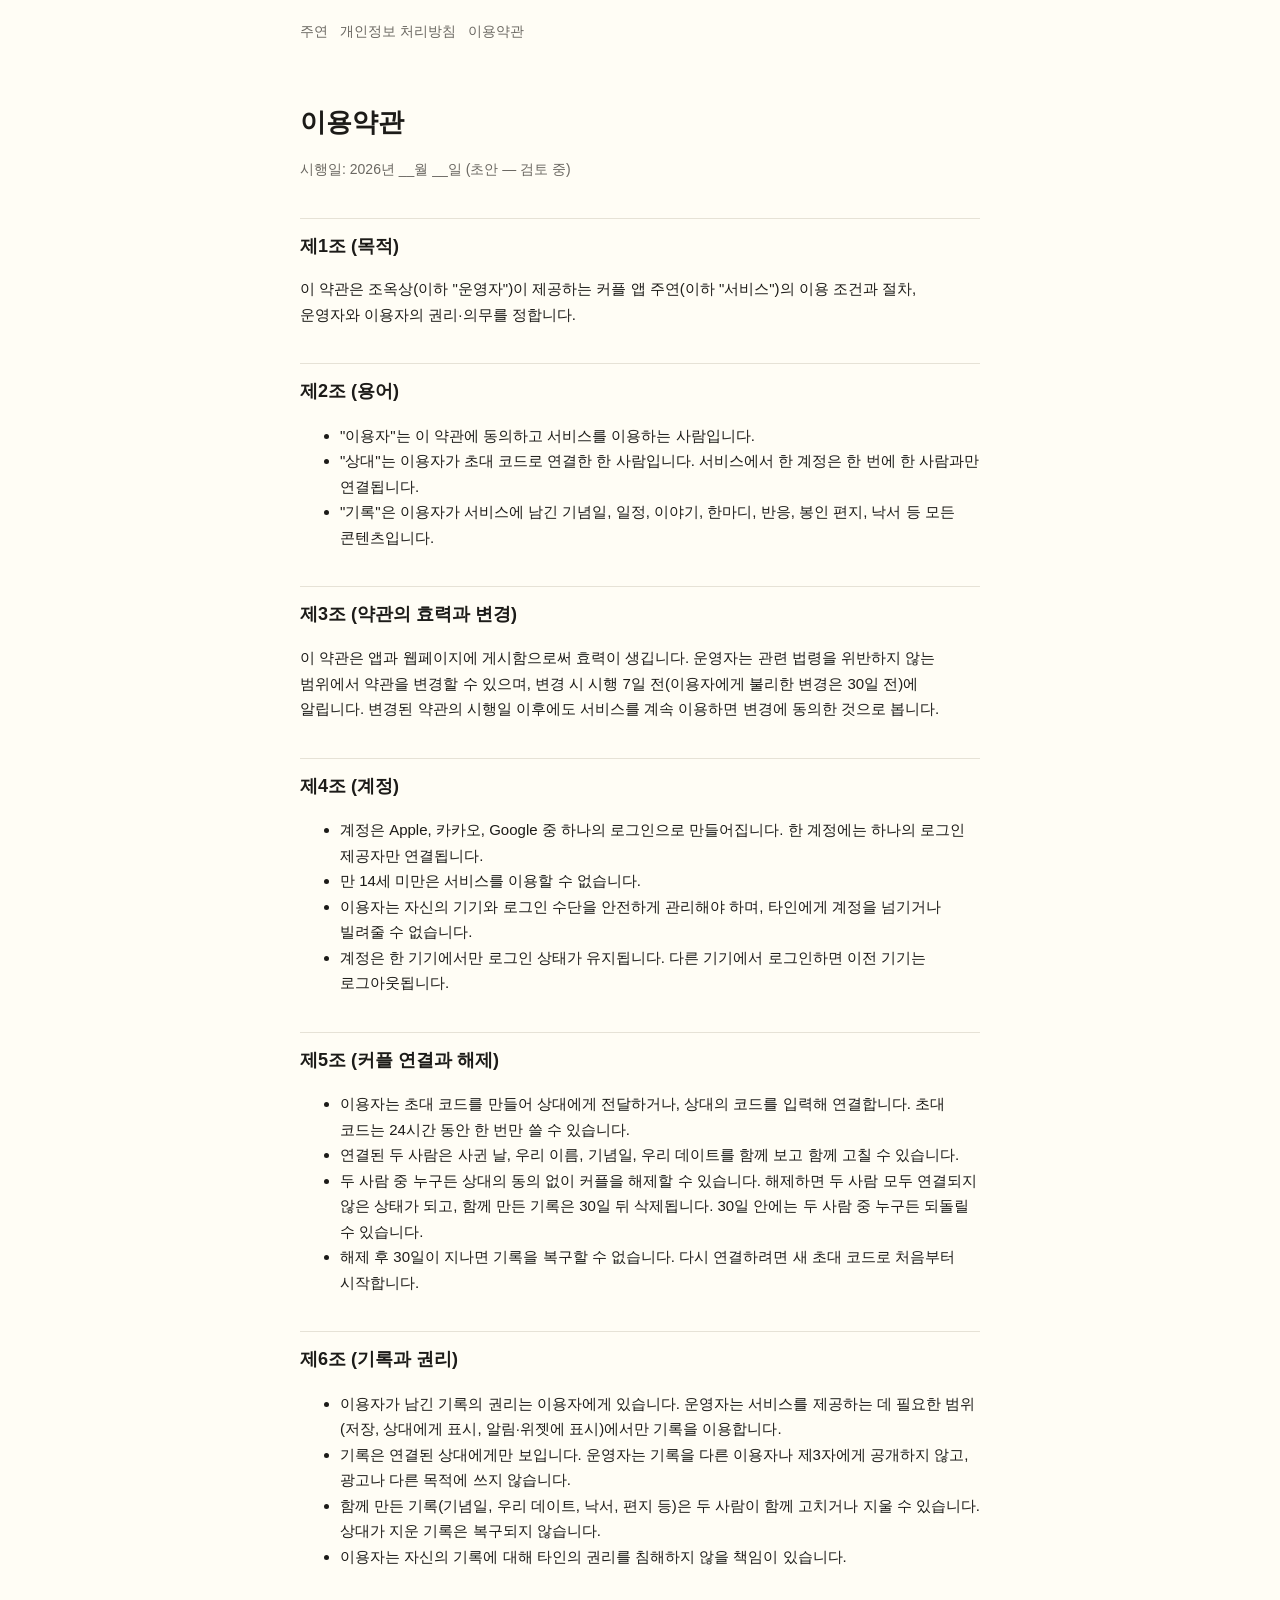
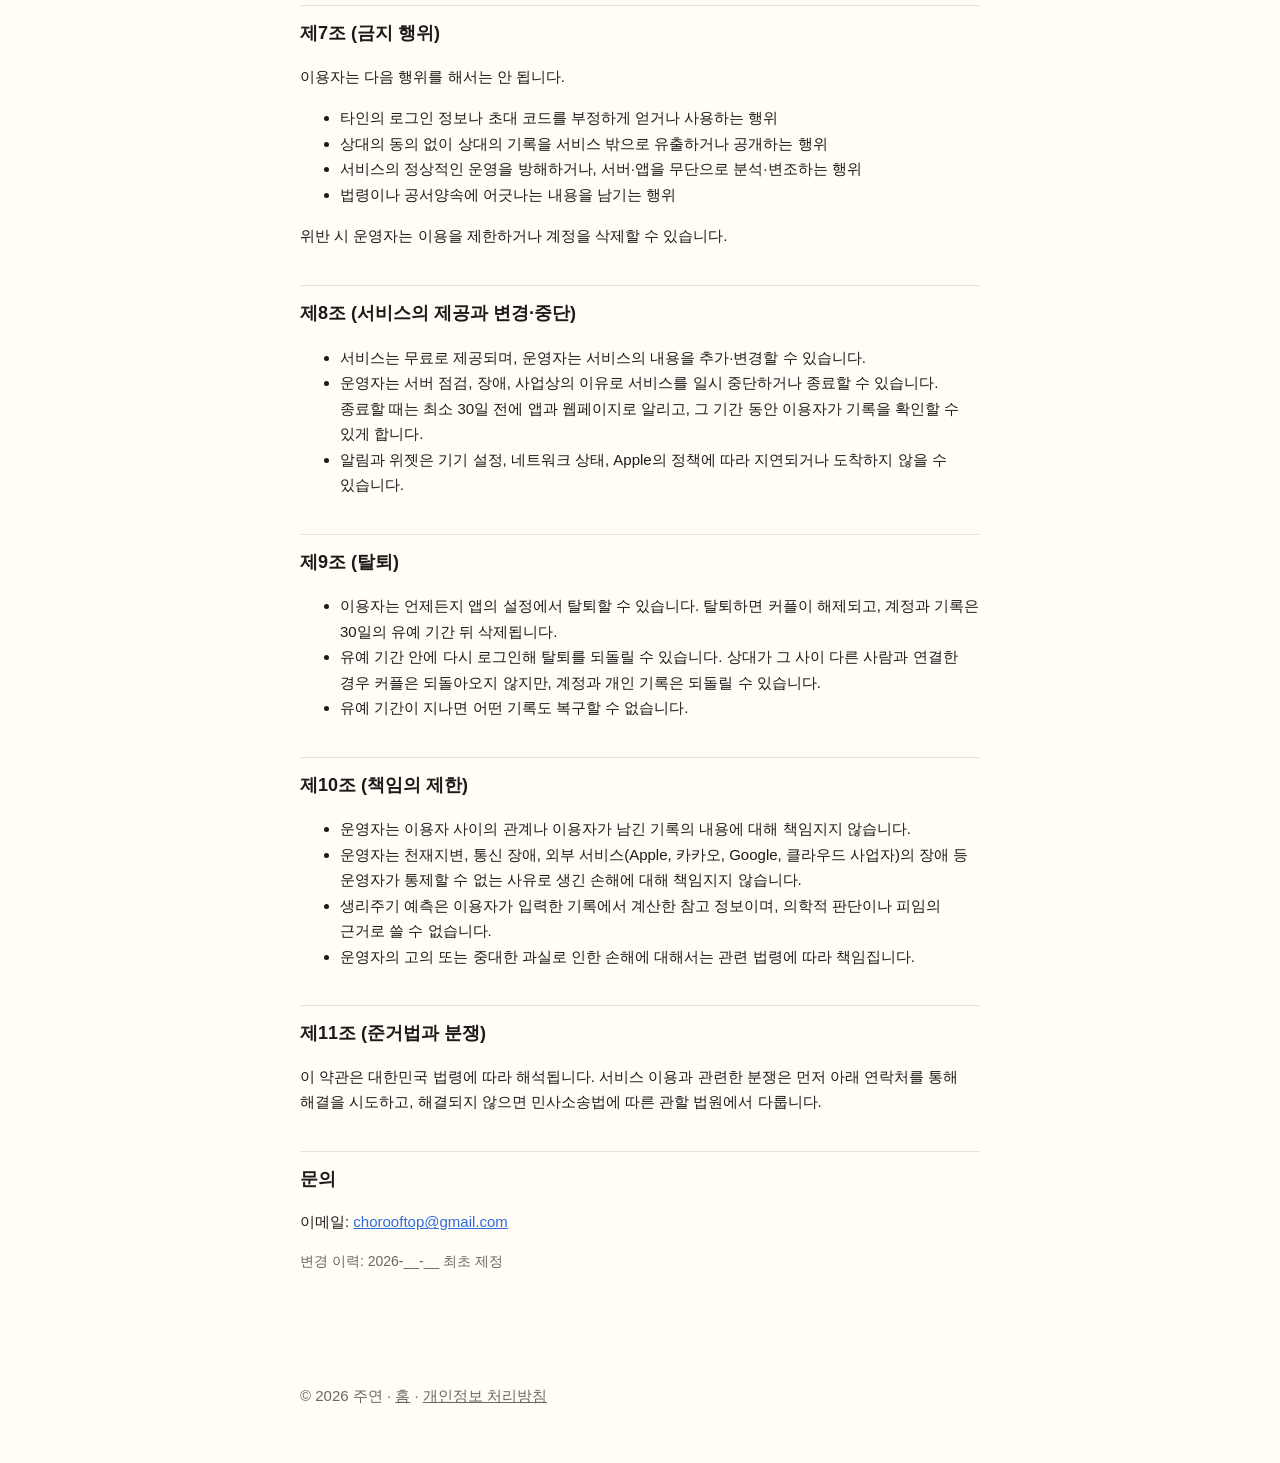
==== terms.html @ 37a5dc84 "docs: 주연 공개 페이지 — 소개·개인정보 처리방침·이용약관 초안 Co-Authored-By: Claude Fable 5.1 <noreply@anthropic.com>" ====
<!doctype html>
<html lang="ko">
<head>
<meta charset="utf-8">
<meta name="viewport" content="width=device-width, initial-scale=1">
<title>주연 이용약관</title>
<link rel="stylesheet" href="style.css">
</head>
<body>
<header>
  <a href="./">주연</a>
  <a href="privacy.html">개인정보 처리방침</a>
  <a href="terms.html">이용약관</a>
</header>
<main>
  <h1>이용약관</h1>
  <p class="meta">시행일: 2026년 __월 __일 (초안 — 검토 중)</p>

  <h2>제1조 (목적)</h2>
  <p>이 약관은 조옥상(이하 "운영자")이 제공하는 커플 앱 주연(이하 "서비스")의 이용 조건과 절차, 운영자와 이용자의 권리·의무를 정합니다.</p>

  <h2>제2조 (용어)</h2>
  <ul>
    <li>"이용자"는 이 약관에 동의하고 서비스를 이용하는 사람입니다.</li>
    <li>"상대"는 이용자가 초대 코드로 연결한 한 사람입니다. 서비스에서 한 계정은 한 번에 한 사람과만 연결됩니다.</li>
    <li>"기록"은 이용자가 서비스에 남긴 기념일, 일정, 이야기, 한마디, 반응, 봉인 편지, 낙서 등 모든 콘텐츠입니다.</li>
  </ul>

  <h2>제3조 (약관의 효력과 변경)</h2>
  <p>이 약관은 앱과 웹페이지에 게시함으로써 효력이 생깁니다. 운영자는 관련 법령을 위반하지 않는 범위에서 약관을 변경할 수 있으며, 변경 시 시행 7일 전(이용자에게 불리한 변경은 30일 전)에 알립니다. 변경된 약관의 시행일 이후에도 서비스를 계속 이용하면 변경에 동의한 것으로 봅니다.</p>

  <h2>제4조 (계정)</h2>
  <ul>
    <li>계정은 Apple, 카카오, Google 중 하나의 로그인으로 만들어집니다. 한 계정에는 하나의 로그인 제공자만 연결됩니다.</li>
    <li>만 14세 미만은 서비스를 이용할 수 없습니다.</li>
    <li>이용자는 자신의 기기와 로그인 수단을 안전하게 관리해야 하며, 타인에게 계정을 넘기거나 빌려줄 수 없습니다.</li>
    <li>계정은 한 기기에서만 로그인 상태가 유지됩니다. 다른 기기에서 로그인하면 이전 기기는 로그아웃됩니다.</li>
  </ul>

  <h2>제5조 (커플 연결과 해제)</h2>
  <ul>
    <li>이용자는 초대 코드를 만들어 상대에게 전달하거나, 상대의 코드를 입력해 연결합니다. 초대 코드는 24시간 동안 한 번만 쓸 수 있습니다.</li>
    <li>연결된 두 사람은 사귄 날, 우리 이름, 기념일, 우리 데이트를 함께 보고 함께 고칠 수 있습니다.</li>
    <li>두 사람 중 누구든 상대의 동의 없이 커플을 해제할 수 있습니다. 해제하면 두 사람 모두 연결되지 않은 상태가 되고, 함께 만든 기록은 30일 뒤 삭제됩니다. 30일 안에는 두 사람 중 누구든 되돌릴 수 있습니다.</li>
    <li>해제 후 30일이 지나면 기록을 복구할 수 없습니다. 다시 연결하려면 새 초대 코드로 처음부터 시작합니다.</li>
  </ul>

  <h2>제6조 (기록과 권리)</h2>
  <ul>
    <li>이용자가 남긴 기록의 권리는 이용자에게 있습니다. 운영자는 서비스를 제공하는 데 필요한 범위(저장, 상대에게 표시, 알림·위젯에 표시)에서만 기록을 이용합니다.</li>
    <li>기록은 연결된 상대에게만 보입니다. 운영자는 기록을 다른 이용자나 제3자에게 공개하지 않고, 광고나 다른 목적에 쓰지 않습니다.</li>
    <li>함께 만든 기록(기념일, 우리 데이트, 낙서, 편지 등)은 두 사람이 함께 고치거나 지울 수 있습니다. 상대가 지운 기록은 복구되지 않습니다.</li>
    <li>이용자는 자신의 기록에 대해 타인의 권리를 침해하지 않을 책임이 있습니다.</li>
  </ul>

  <h2>제7조 (금지 행위)</h2>
  <p>이용자는 다음 행위를 해서는 안 됩니다.</p>
  <ul>
    <li>타인의 로그인 정보나 초대 코드를 부정하게 얻거나 사용하는 행위</li>
    <li>상대의 동의 없이 상대의 기록을 서비스 밖으로 유출하거나 공개하는 행위</li>
    <li>서비스의 정상적인 운영을 방해하거나, 서버·앱을 무단으로 분석·변조하는 행위</li>
    <li>법령이나 공서양속에 어긋나는 내용을 남기는 행위</li>
  </ul>
  <p>위반 시 운영자는 이용을 제한하거나 계정을 삭제할 수 있습니다.</p>

  <h2>제8조 (서비스의 제공과 변경·중단)</h2>
  <ul>
    <li>서비스는 무료로 제공되며, 운영자는 서비스의 내용을 추가·변경할 수 있습니다.</li>
    <li>운영자는 서버 점검, 장애, 사업상의 이유로 서비스를 일시 중단하거나 종료할 수 있습니다. 종료할 때는 최소 30일 전에 앱과 웹페이지로 알리고, 그 기간 동안 이용자가 기록을 확인할 수 있게 합니다.</li>
    <li>알림과 위젯은 기기 설정, 네트워크 상태, Apple의 정책에 따라 지연되거나 도착하지 않을 수 있습니다.</li>
  </ul>

  <h2>제9조 (탈퇴)</h2>
  <ul>
    <li>이용자는 언제든지 앱의 설정에서 탈퇴할 수 있습니다. 탈퇴하면 커플이 해제되고, 계정과 기록은 30일의 유예 기간 뒤 삭제됩니다.</li>
    <li>유예 기간 안에 다시 로그인해 탈퇴를 되돌릴 수 있습니다. 상대가 그 사이 다른 사람과 연결한 경우 커플은 되돌아오지 않지만, 계정과 개인 기록은 되돌릴 수 있습니다.</li>
    <li>유예 기간이 지나면 어떤 기록도 복구할 수 없습니다.</li>
  </ul>

  <h2>제10조 (책임의 제한)</h2>
  <ul>
    <li>운영자는 이용자 사이의 관계나 이용자가 남긴 기록의 내용에 대해 책임지지 않습니다.</li>
    <li>운영자는 천재지변, 통신 장애, 외부 서비스(Apple, 카카오, Google, 클라우드 사업자)의 장애 등 운영자가 통제할 수 없는 사유로 생긴 손해에 대해 책임지지 않습니다.</li>
    <li>생리주기 예측은 이용자가 입력한 기록에서 계산한 참고 정보이며, 의학적 판단이나 피임의 근거로 쓸 수 없습니다.</li>
    <li>운영자의 고의 또는 중대한 과실로 인한 손해에 대해서는 관련 법령에 따라 책임집니다.</li>
  </ul>

  <h2>제11조 (준거법과 분쟁)</h2>
  <p>이 약관은 대한민국 법령에 따라 해석됩니다. 서비스 이용과 관련한 분쟁은 먼저 아래 연락처를 통해 해결을 시도하고, 해결되지 않으면 민사소송법에 따른 관할 법원에서 다룹니다.</p>

  <h2>문의</h2>
  <p>이메일: <a href="mailto:chorooftop@gmail.com">chorooftop@gmail.com</a></p>
  <p class="meta">변경 이력: 2026-__-__ 최초 제정</p>
</main>
<footer>
  <p>© 2026 주연 · <a href="./">홈</a> · <a href="privacy.html">개인정보 처리방침</a></p>
</footer>
</body>
</html>
---- style.css ----
:root { --ink: #1c1b18; --sub: #6b6862; --bg: #fffdf5; --line: #e6e2d6; --accent: #e8c900; }
* { box-sizing: border-box; }
body { margin: 0; background: var(--bg); color: var(--ink); font-family: -apple-system, "Apple SD Gothic Neo", "Pretendard", "Noto Sans KR", sans-serif; line-height: 1.7; word-break: keep-all; }
main { max-width: 720px; margin: 0 auto; padding: 32px 20px 80px; }
header { display: flex; align-items: center; gap: 12px; padding: 20px 20px 0; max-width: 720px; margin: 0 auto; }
header a { color: var(--sub); text-decoration: none; font-size: 14px; }
header a:hover { color: var(--ink); }
h1 { font-size: 26px; margin: 24px 0 8px; }
h2 { font-size: 18px; margin: 36px 0 8px; padding-top: 12px; border-top: 1px solid var(--line); }
h3 { font-size: 15px; margin: 20px 0 6px; }
p, li { font-size: 15px; }
.meta { color: var(--sub); font-size: 14px; }
table { border-collapse: collapse; width: 100%; font-size: 14px; margin: 8px 0 16px; }
th, td { border: 1px solid var(--line); padding: 8px 10px; text-align: left; vertical-align: top; }
th { background: #f6f3e8; font-weight: 600; }
.hero { padding: 24px 0 8px; }
.hero p { font-size: 17px; }
.badge { display: inline-block; background: var(--accent); color: var(--ink); border-radius: 999px; padding: 2px 12px; font-size: 13px; font-weight: 600; }
footer { max-width: 720px; margin: 0 auto; padding: 0 20px 40px; color: var(--sub); font-size: 13px; }
footer a { color: var(--sub); }
a { color: #2f6bdb; }
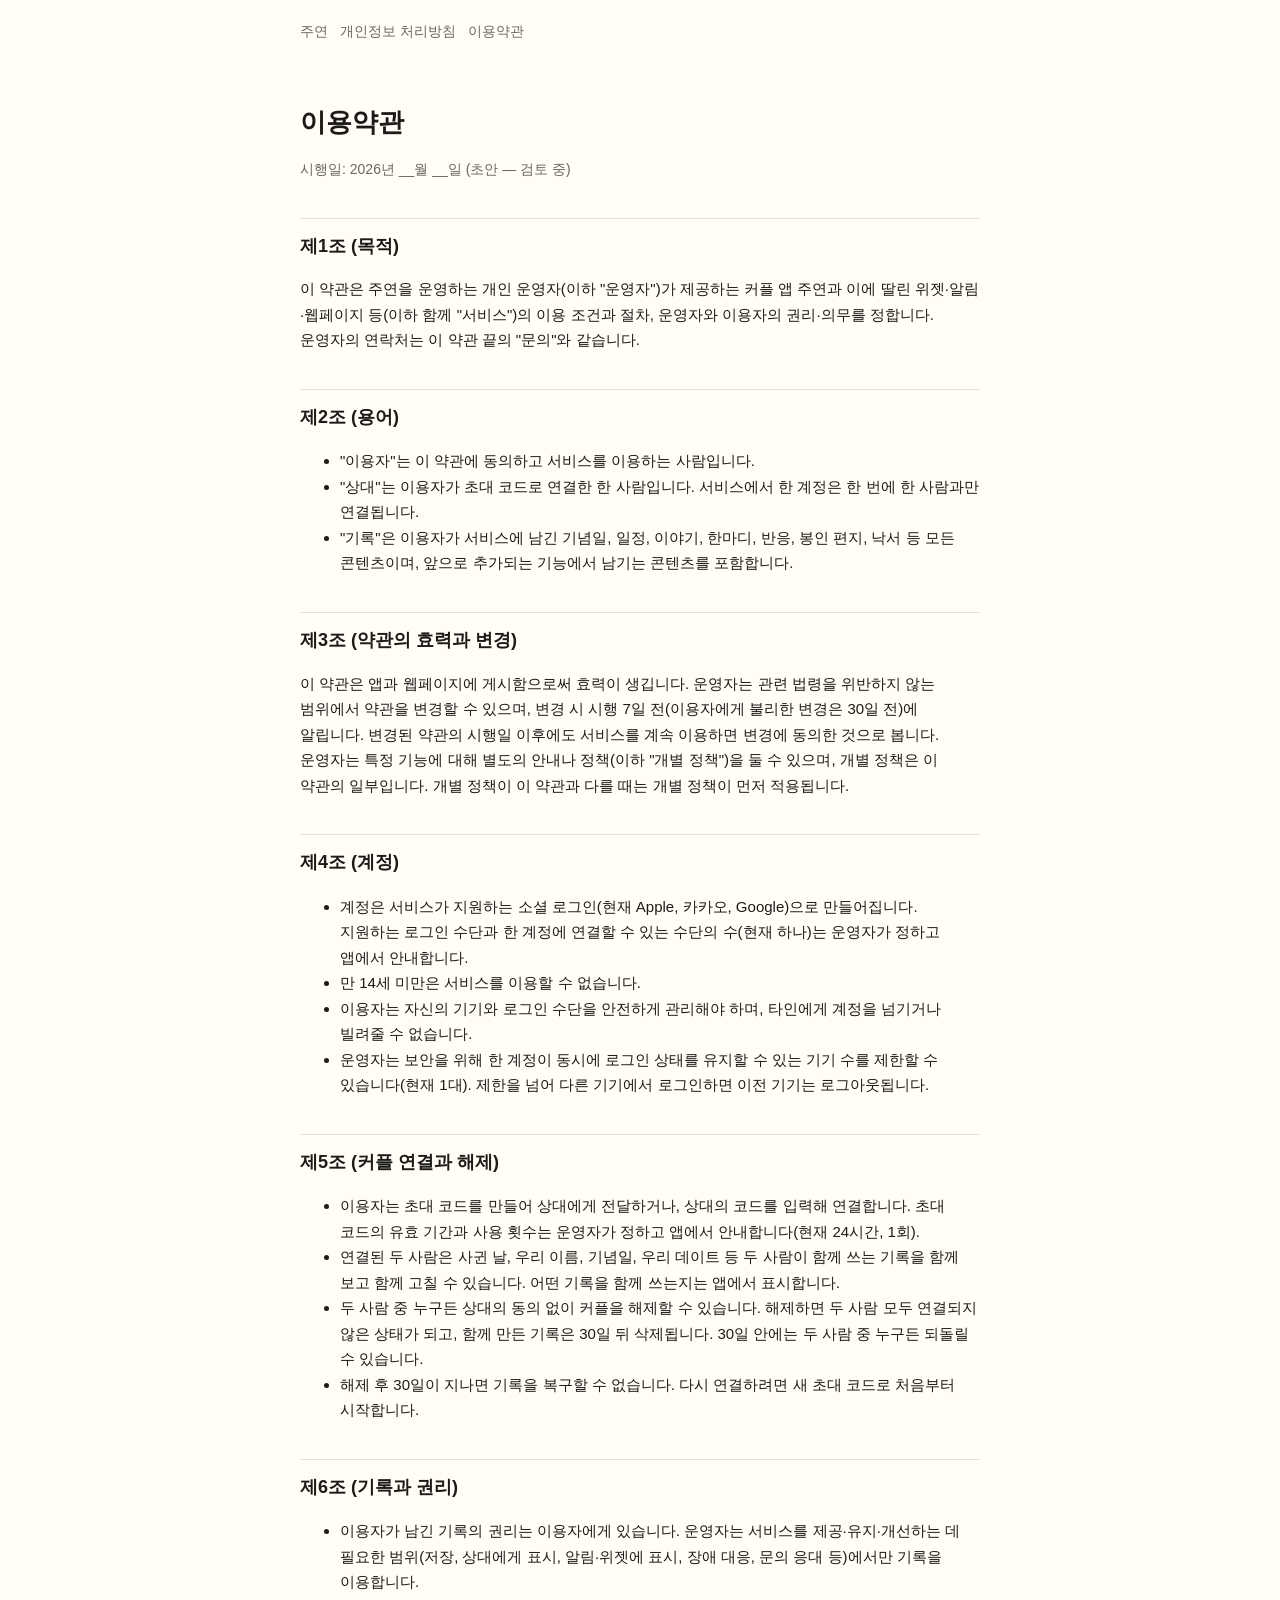
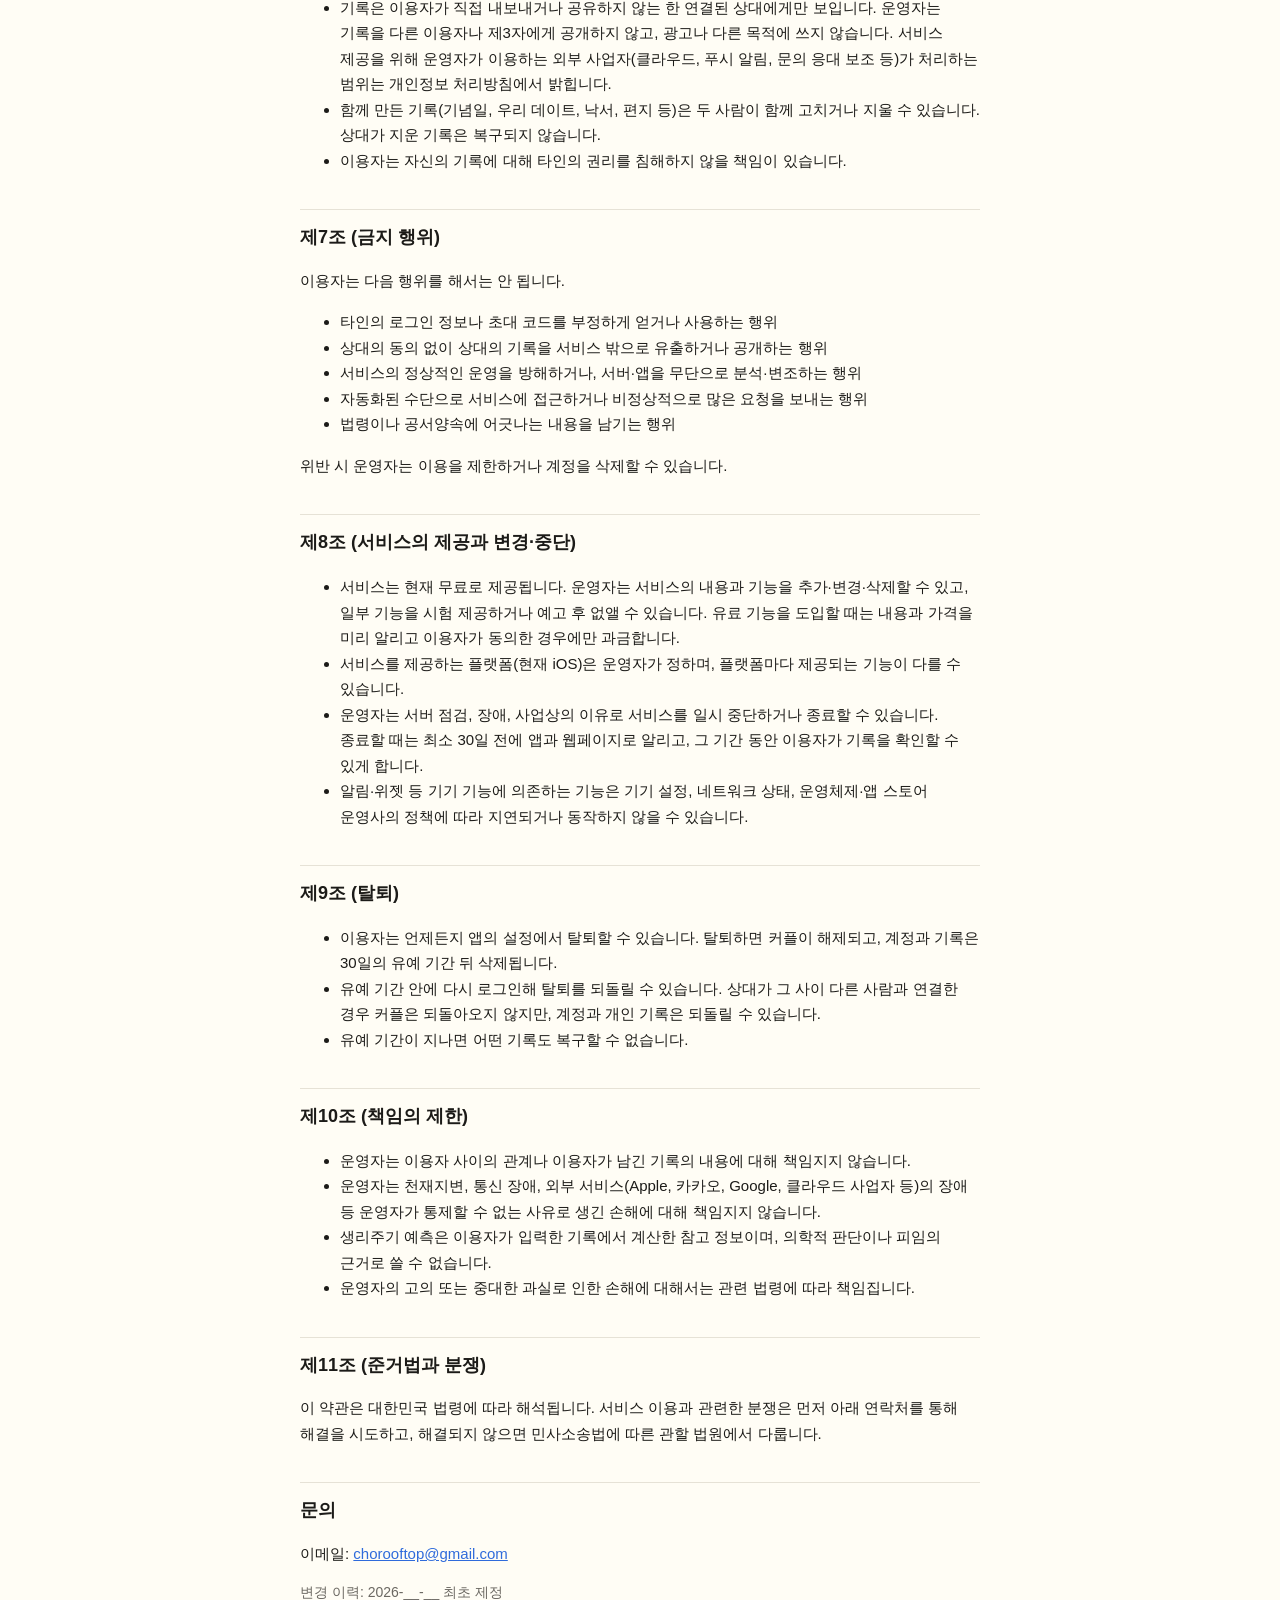
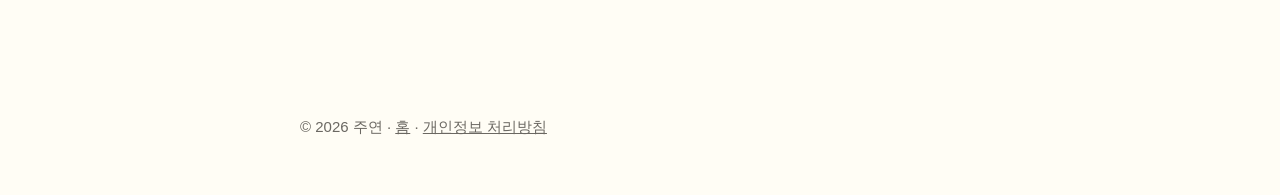
==== commit ecece5bd: "docs(terms): 운영자 실명 제거(개인 운영자 + 연락처), 변동 여지가 있는 조항을 확장 가능하게 로그인 수단·기기 수·초대 코드 조건·함께 쓰는 기록은 '현재 값 + 앱" ====
--- a/terms.html
+++ b/terms.html
@@ -17,38 +17,38 @@
   <p class="meta">시행일: 2026년 __월 __일 (초안 — 검토 중)</p>
 
   <h2>제1조 (목적)</h2>
-  <p>이 약관은 조옥상(이하 "운영자")이 제공하는 커플 앱 주연(이하 "서비스")의 이용 조건과 절차, 운영자와 이용자의 권리·의무를 정합니다.</p>
+  <p>이 약관은 주연을 운영하는 개인 운영자(이하 "운영자")가 제공하는 커플 앱 주연과 이에 딸린 위젯·알림·웹페이지 등(이하 함께 "서비스")의 이용 조건과 절차, 운영자와 이용자의 권리·의무를 정합니다. 운영자의 연락처는 이 약관 끝의 "문의"와 같습니다.</p>
 
   <h2>제2조 (용어)</h2>
   <ul>
     <li>"이용자"는 이 약관에 동의하고 서비스를 이용하는 사람입니다.</li>
     <li>"상대"는 이용자가 초대 코드로 연결한 한 사람입니다. 서비스에서 한 계정은 한 번에 한 사람과만 연결됩니다.</li>
-    <li>"기록"은 이용자가 서비스에 남긴 기념일, 일정, 이야기, 한마디, 반응, 봉인 편지, 낙서 등 모든 콘텐츠입니다.</li>
+    <li>"기록"은 이용자가 서비스에 남긴 기념일, 일정, 이야기, 한마디, 반응, 봉인 편지, 낙서 등 모든 콘텐츠이며, 앞으로 추가되는 기능에서 남기는 콘텐츠를 포함합니다.</li>
   </ul>
 
   <h2>제3조 (약관의 효력과 변경)</h2>
-  <p>이 약관은 앱과 웹페이지에 게시함으로써 효력이 생깁니다. 운영자는 관련 법령을 위반하지 않는 범위에서 약관을 변경할 수 있으며, 변경 시 시행 7일 전(이용자에게 불리한 변경은 30일 전)에 알립니다. 변경된 약관의 시행일 이후에도 서비스를 계속 이용하면 변경에 동의한 것으로 봅니다.</p>
+  <p>이 약관은 앱과 웹페이지에 게시함으로써 효력이 생깁니다. 운영자는 관련 법령을 위반하지 않는 범위에서 약관을 변경할 수 있으며, 변경 시 시행 7일 전(이용자에게 불리한 변경은 30일 전)에 알립니다. 변경된 약관의 시행일 이후에도 서비스를 계속 이용하면 변경에 동의한 것으로 봅니다. 운영자는 특정 기능에 대해 별도의 안내나 정책(이하 "개별 정책")을 둘 수 있으며, 개별 정책은 이 약관의 일부입니다. 개별 정책이 이 약관과 다를 때는 개별 정책이 먼저 적용됩니다.</p>
 
   <h2>제4조 (계정)</h2>
   <ul>
-    <li>계정은 Apple, 카카오, Google 중 하나의 로그인으로 만들어집니다. 한 계정에는 하나의 로그인 제공자만 연결됩니다.</li>
+    <li>계정은 서비스가 지원하는 소셜 로그인(현재 Apple, 카카오, Google)으로 만들어집니다. 지원하는 로그인 수단과 한 계정에 연결할 수 있는 수단의 수(현재 하나)는 운영자가 정하고 앱에서 안내합니다.</li>
     <li>만 14세 미만은 서비스를 이용할 수 없습니다.</li>
     <li>이용자는 자신의 기기와 로그인 수단을 안전하게 관리해야 하며, 타인에게 계정을 넘기거나 빌려줄 수 없습니다.</li>
-    <li>계정은 한 기기에서만 로그인 상태가 유지됩니다. 다른 기기에서 로그인하면 이전 기기는 로그아웃됩니다.</li>
+    <li>운영자는 보안을 위해 한 계정이 동시에 로그인 상태를 유지할 수 있는 기기 수를 제한할 수 있습니다(현재 1대). 제한을 넘어 다른 기기에서 로그인하면 이전 기기는 로그아웃됩니다.</li>
   </ul>
 
   <h2>제5조 (커플 연결과 해제)</h2>
   <ul>
-    <li>이용자는 초대 코드를 만들어 상대에게 전달하거나, 상대의 코드를 입력해 연결합니다. 초대 코드는 24시간 동안 한 번만 쓸 수 있습니다.</li>
-    <li>연결된 두 사람은 사귄 날, 우리 이름, 기념일, 우리 데이트를 함께 보고 함께 고칠 수 있습니다.</li>
+    <li>이용자는 초대 코드를 만들어 상대에게 전달하거나, 상대의 코드를 입력해 연결합니다. 초대 코드의 유효 기간과 사용 횟수는 운영자가 정하고 앱에서 안내합니다(현재 24시간, 1회).</li>
+    <li>연결된 두 사람은 사귄 날, 우리 이름, 기념일, 우리 데이트 등 두 사람이 함께 쓰는 기록을 함께 보고 함께 고칠 수 있습니다. 어떤 기록을 함께 쓰는지는 앱에서 표시합니다.</li>
     <li>두 사람 중 누구든 상대의 동의 없이 커플을 해제할 수 있습니다. 해제하면 두 사람 모두 연결되지 않은 상태가 되고, 함께 만든 기록은 30일 뒤 삭제됩니다. 30일 안에는 두 사람 중 누구든 되돌릴 수 있습니다.</li>
     <li>해제 후 30일이 지나면 기록을 복구할 수 없습니다. 다시 연결하려면 새 초대 코드로 처음부터 시작합니다.</li>
   </ul>
 
   <h2>제6조 (기록과 권리)</h2>
   <ul>
-    <li>이용자가 남긴 기록의 권리는 이용자에게 있습니다. 운영자는 서비스를 제공하는 데 필요한 범위(저장, 상대에게 표시, 알림·위젯에 표시)에서만 기록을 이용합니다.</li>
-    <li>기록은 연결된 상대에게만 보입니다. 운영자는 기록을 다른 이용자나 제3자에게 공개하지 않고, 광고나 다른 목적에 쓰지 않습니다.</li>
+    <li>이용자가 남긴 기록의 권리는 이용자에게 있습니다. 운영자는 서비스를 제공·유지·개선하는 데 필요한 범위(저장, 상대에게 표시, 알림·위젯에 표시, 장애 대응, 문의 응대 등)에서만 기록을 이용합니다.</li>
+    <li>기록은 이용자가 직접 내보내거나 공유하지 않는 한 연결된 상대에게만 보입니다. 운영자는 기록을 다른 이용자나 제3자에게 공개하지 않고, 광고나 다른 목적에 쓰지 않습니다. 서비스 제공을 위해 운영자가 이용하는 외부 사업자(클라우드, 푸시 알림, 문의 응대 보조 등)가 처리하는 범위는 개인정보 처리방침에서 밝힙니다.</li>
     <li>함께 만든 기록(기념일, 우리 데이트, 낙서, 편지 등)은 두 사람이 함께 고치거나 지울 수 있습니다. 상대가 지운 기록은 복구되지 않습니다.</li>
     <li>이용자는 자신의 기록에 대해 타인의 권리를 침해하지 않을 책임이 있습니다.</li>
   </ul>
@@ -59,15 +59,17 @@
     <li>타인의 로그인 정보나 초대 코드를 부정하게 얻거나 사용하는 행위</li>
     <li>상대의 동의 없이 상대의 기록을 서비스 밖으로 유출하거나 공개하는 행위</li>
     <li>서비스의 정상적인 운영을 방해하거나, 서버·앱을 무단으로 분석·변조하는 행위</li>
+    <li>자동화된 수단으로 서비스에 접근하거나 비정상적으로 많은 요청을 보내는 행위</li>
     <li>법령이나 공서양속에 어긋나는 내용을 남기는 행위</li>
   </ul>
   <p>위반 시 운영자는 이용을 제한하거나 계정을 삭제할 수 있습니다.</p>
 
   <h2>제8조 (서비스의 제공과 변경·중단)</h2>
   <ul>
-    <li>서비스는 무료로 제공되며, 운영자는 서비스의 내용을 추가·변경할 수 있습니다.</li>
+    <li>서비스는 현재 무료로 제공됩니다. 운영자는 서비스의 내용과 기능을 추가·변경·삭제할 수 있고, 일부 기능을 시험 제공하거나 예고 후 없앨 수 있습니다. 유료 기능을 도입할 때는 내용과 가격을 미리 알리고 이용자가 동의한 경우에만 과금합니다.</li>
+    <li>서비스를 제공하는 플랫폼(현재 iOS)은 운영자가 정하며, 플랫폼마다 제공되는 기능이 다를 수 있습니다.</li>
     <li>운영자는 서버 점검, 장애, 사업상의 이유로 서비스를 일시 중단하거나 종료할 수 있습니다. 종료할 때는 최소 30일 전에 앱과 웹페이지로 알리고, 그 기간 동안 이용자가 기록을 확인할 수 있게 합니다.</li>
-    <li>알림과 위젯은 기기 설정, 네트워크 상태, Apple의 정책에 따라 지연되거나 도착하지 않을 수 있습니다.</li>
+    <li>알림·위젯 등 기기 기능에 의존하는 기능은 기기 설정, 네트워크 상태, 운영체제·앱 스토어 운영사의 정책에 따라 지연되거나 동작하지 않을 수 있습니다.</li>
   </ul>
 
   <h2>제9조 (탈퇴)</h2>
@@ -80,7 +82,7 @@
   <h2>제10조 (책임의 제한)</h2>
   <ul>
     <li>운영자는 이용자 사이의 관계나 이용자가 남긴 기록의 내용에 대해 책임지지 않습니다.</li>
-    <li>운영자는 천재지변, 통신 장애, 외부 서비스(Apple, 카카오, Google, 클라우드 사업자)의 장애 등 운영자가 통제할 수 없는 사유로 생긴 손해에 대해 책임지지 않습니다.</li>
+    <li>운영자는 천재지변, 통신 장애, 외부 서비스(Apple, 카카오, Google, 클라우드 사업자 등)의 장애 등 운영자가 통제할 수 없는 사유로 생긴 손해에 대해 책임지지 않습니다.</li>
     <li>생리주기 예측은 이용자가 입력한 기록에서 계산한 참고 정보이며, 의학적 판단이나 피임의 근거로 쓸 수 없습니다.</li>
     <li>운영자의 고의 또는 중대한 과실로 인한 손해에 대해서는 관련 법령에 따라 책임집니다.</li>
   </ul>
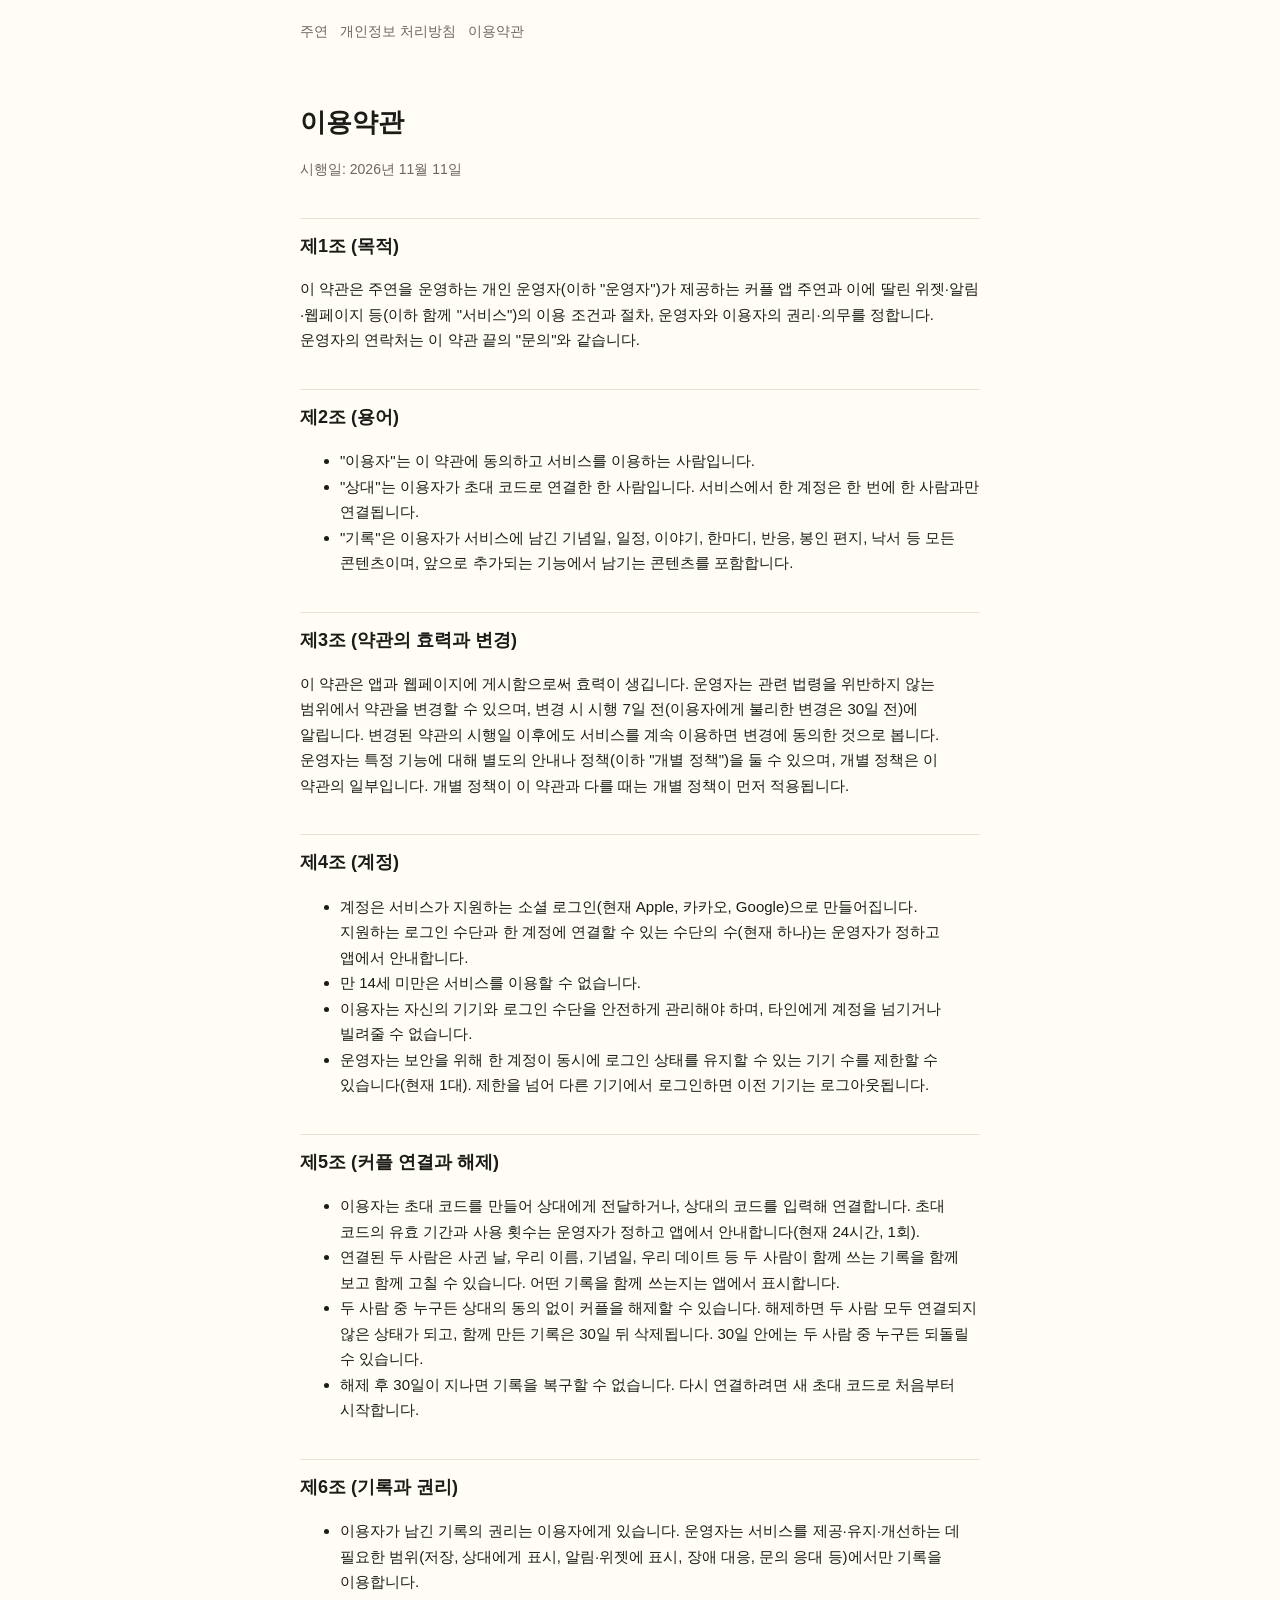
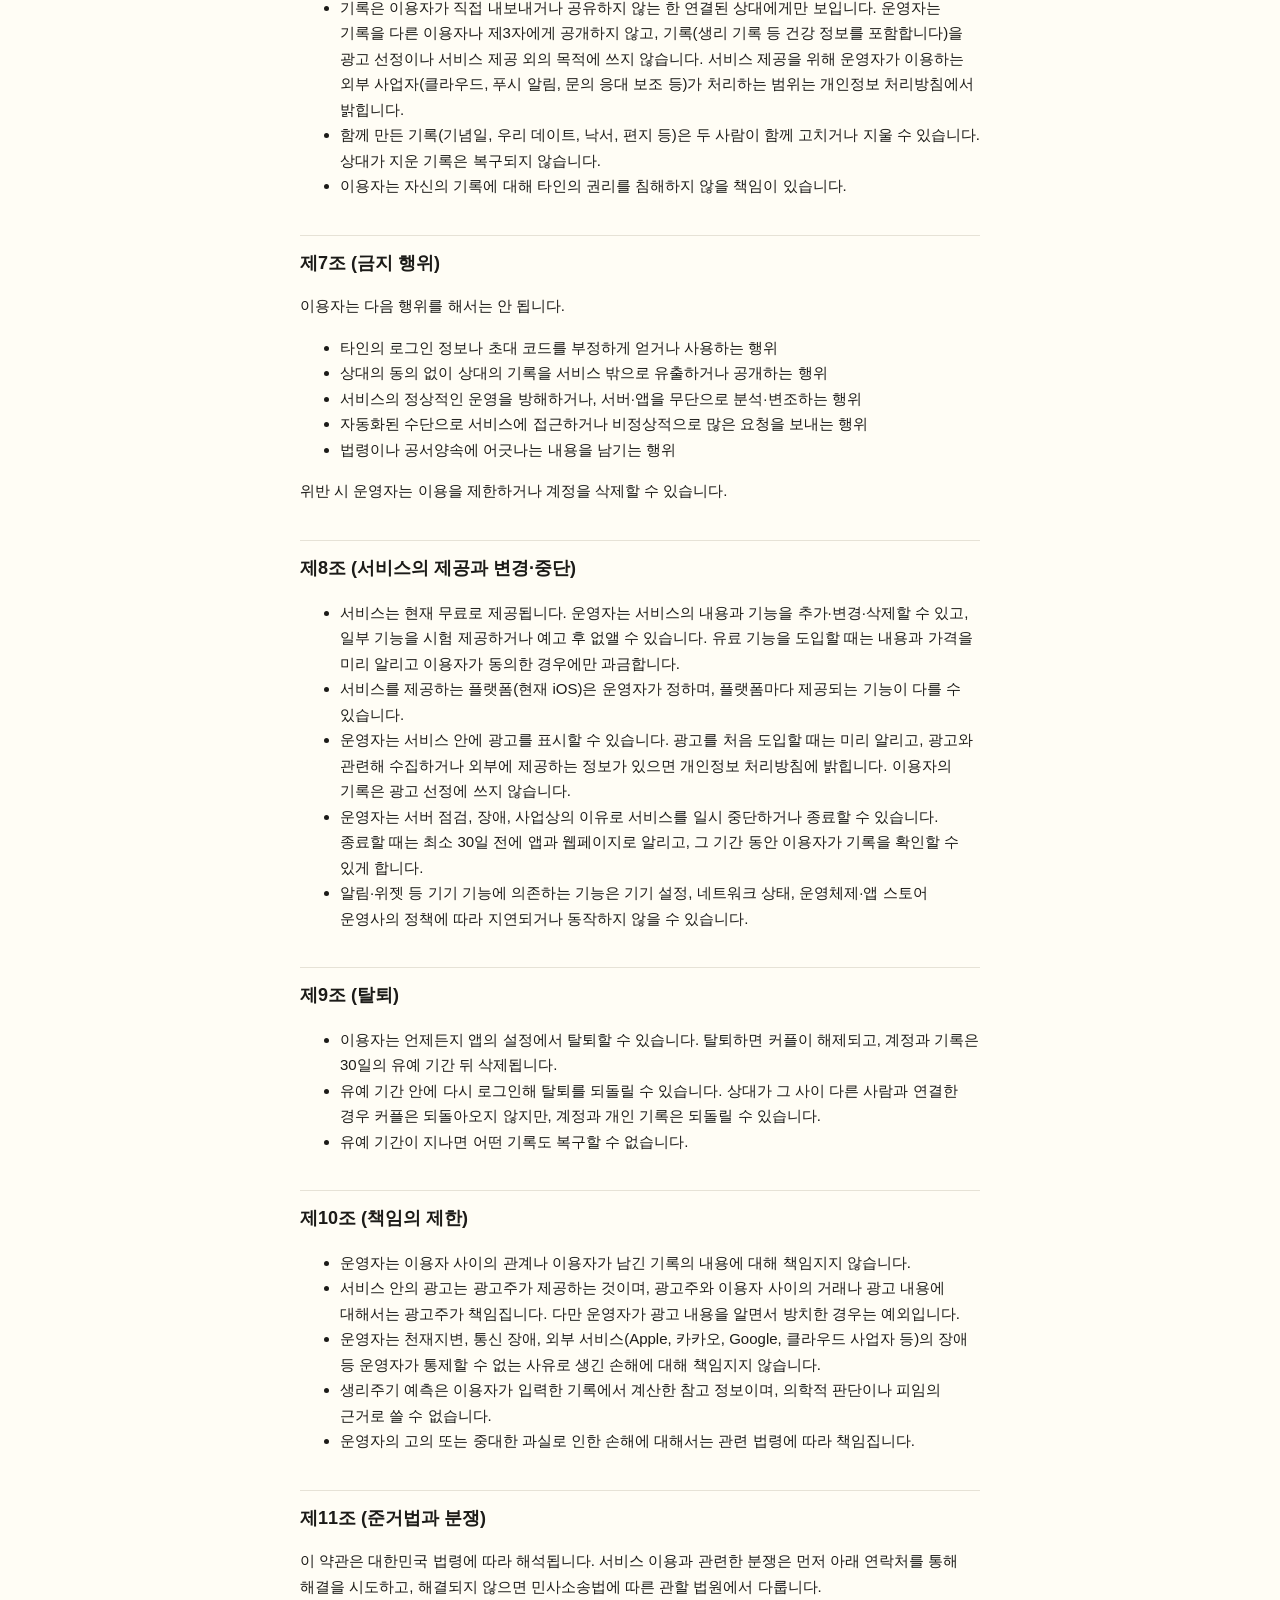
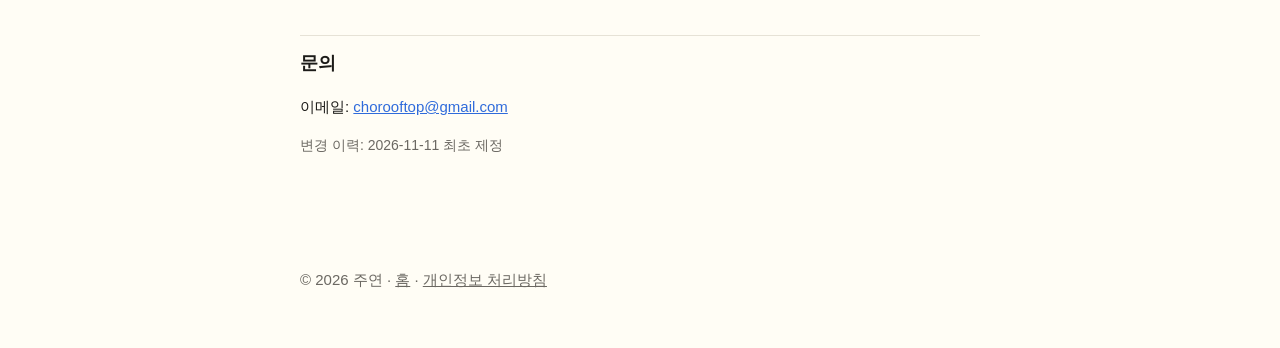
==== commit 2852b783: "docs(terms): 광고 표시 가능 조항(기록은 광고 선정에 쓰지 않음), 시행일 2026-11-11 Co-Authored-By: Claude Fable 5.1 <noreply" ====
--- a/terms.html
+++ b/terms.html
@@ -14,7 +14,7 @@
 </header>
 <main>
   <h1>이용약관</h1>
-  <p class="meta">시행일: 2026년 __월 __일 (초안 — 검토 중)</p>
+  <p class="meta">시행일: 2026년 11월 11일</p>
 
   <h2>제1조 (목적)</h2>
   <p>이 약관은 주연을 운영하는 개인 운영자(이하 "운영자")가 제공하는 커플 앱 주연과 이에 딸린 위젯·알림·웹페이지 등(이하 함께 "서비스")의 이용 조건과 절차, 운영자와 이용자의 권리·의무를 정합니다. 운영자의 연락처는 이 약관 끝의 "문의"와 같습니다.</p>
@@ -48,7 +48,7 @@
   <h2>제6조 (기록과 권리)</h2>
   <ul>
     <li>이용자가 남긴 기록의 권리는 이용자에게 있습니다. 운영자는 서비스를 제공·유지·개선하는 데 필요한 범위(저장, 상대에게 표시, 알림·위젯에 표시, 장애 대응, 문의 응대 등)에서만 기록을 이용합니다.</li>
-    <li>기록은 이용자가 직접 내보내거나 공유하지 않는 한 연결된 상대에게만 보입니다. 운영자는 기록을 다른 이용자나 제3자에게 공개하지 않고, 광고나 다른 목적에 쓰지 않습니다. 서비스 제공을 위해 운영자가 이용하는 외부 사업자(클라우드, 푸시 알림, 문의 응대 보조 등)가 처리하는 범위는 개인정보 처리방침에서 밝힙니다.</li>
+    <li>기록은 이용자가 직접 내보내거나 공유하지 않는 한 연결된 상대에게만 보입니다. 운영자는 기록을 다른 이용자나 제3자에게 공개하지 않고, 기록(생리 기록 등 건강 정보를 포함합니다)을 광고 선정이나 서비스 제공 외의 목적에 쓰지 않습니다. 서비스 제공을 위해 운영자가 이용하는 외부 사업자(클라우드, 푸시 알림, 문의 응대 보조 등)가 처리하는 범위는 개인정보 처리방침에서 밝힙니다.</li>
     <li>함께 만든 기록(기념일, 우리 데이트, 낙서, 편지 등)은 두 사람이 함께 고치거나 지울 수 있습니다. 상대가 지운 기록은 복구되지 않습니다.</li>
     <li>이용자는 자신의 기록에 대해 타인의 권리를 침해하지 않을 책임이 있습니다.</li>
   </ul>
@@ -68,6 +68,7 @@
   <ul>
     <li>서비스는 현재 무료로 제공됩니다. 운영자는 서비스의 내용과 기능을 추가·변경·삭제할 수 있고, 일부 기능을 시험 제공하거나 예고 후 없앨 수 있습니다. 유료 기능을 도입할 때는 내용과 가격을 미리 알리고 이용자가 동의한 경우에만 과금합니다.</li>
     <li>서비스를 제공하는 플랫폼(현재 iOS)은 운영자가 정하며, 플랫폼마다 제공되는 기능이 다를 수 있습니다.</li>
+    <li>운영자는 서비스 안에 광고를 표시할 수 있습니다. 광고를 처음 도입할 때는 미리 알리고, 광고와 관련해 수집하거나 외부에 제공하는 정보가 있으면 개인정보 처리방침에 밝힙니다. 이용자의 기록은 광고 선정에 쓰지 않습니다.</li>
     <li>운영자는 서버 점검, 장애, 사업상의 이유로 서비스를 일시 중단하거나 종료할 수 있습니다. 종료할 때는 최소 30일 전에 앱과 웹페이지로 알리고, 그 기간 동안 이용자가 기록을 확인할 수 있게 합니다.</li>
     <li>알림·위젯 등 기기 기능에 의존하는 기능은 기기 설정, 네트워크 상태, 운영체제·앱 스토어 운영사의 정책에 따라 지연되거나 동작하지 않을 수 있습니다.</li>
   </ul>
@@ -82,6 +83,7 @@
   <h2>제10조 (책임의 제한)</h2>
   <ul>
     <li>운영자는 이용자 사이의 관계나 이용자가 남긴 기록의 내용에 대해 책임지지 않습니다.</li>
+    <li>서비스 안의 광고는 광고주가 제공하는 것이며, 광고주와 이용자 사이의 거래나 광고 내용에 대해서는 광고주가 책임집니다. 다만 운영자가 광고 내용을 알면서 방치한 경우는 예외입니다.</li>
     <li>운영자는 천재지변, 통신 장애, 외부 서비스(Apple, 카카오, Google, 클라우드 사업자 등)의 장애 등 운영자가 통제할 수 없는 사유로 생긴 손해에 대해 책임지지 않습니다.</li>
     <li>생리주기 예측은 이용자가 입력한 기록에서 계산한 참고 정보이며, 의학적 판단이나 피임의 근거로 쓸 수 없습니다.</li>
     <li>운영자의 고의 또는 중대한 과실로 인한 손해에 대해서는 관련 법령에 따라 책임집니다.</li>
@@ -92,7 +94,7 @@
 
   <h2>문의</h2>
   <p>이메일: <a href="mailto:chorooftop@gmail.com">chorooftop@gmail.com</a></p>
-  <p class="meta">변경 이력: 2026-__-__ 최초 제정</p>
+  <p class="meta">변경 이력: 2026-11-11 최초 제정</p>
 </main>
 <footer>
   <p>© 2026 주연 · <a href="./">홈</a> · <a href="privacy.html">개인정보 처리방침</a></p>
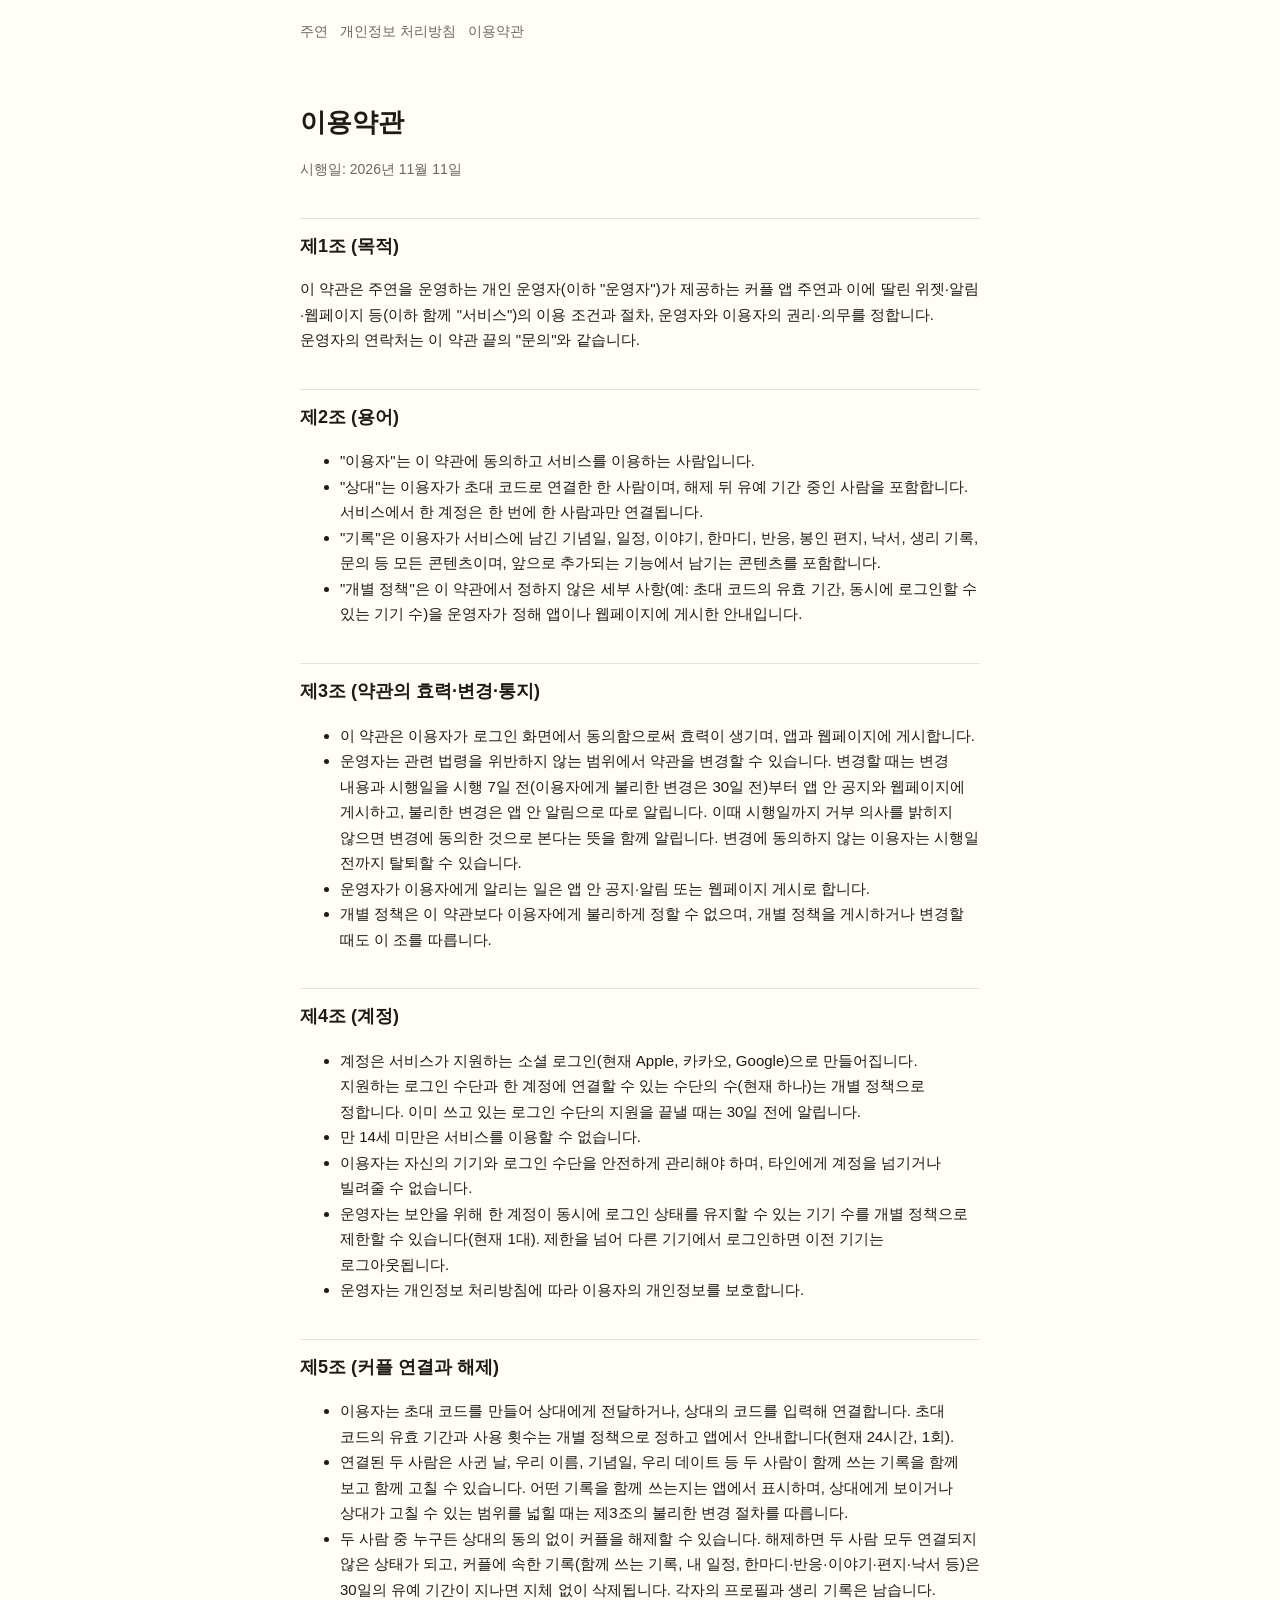
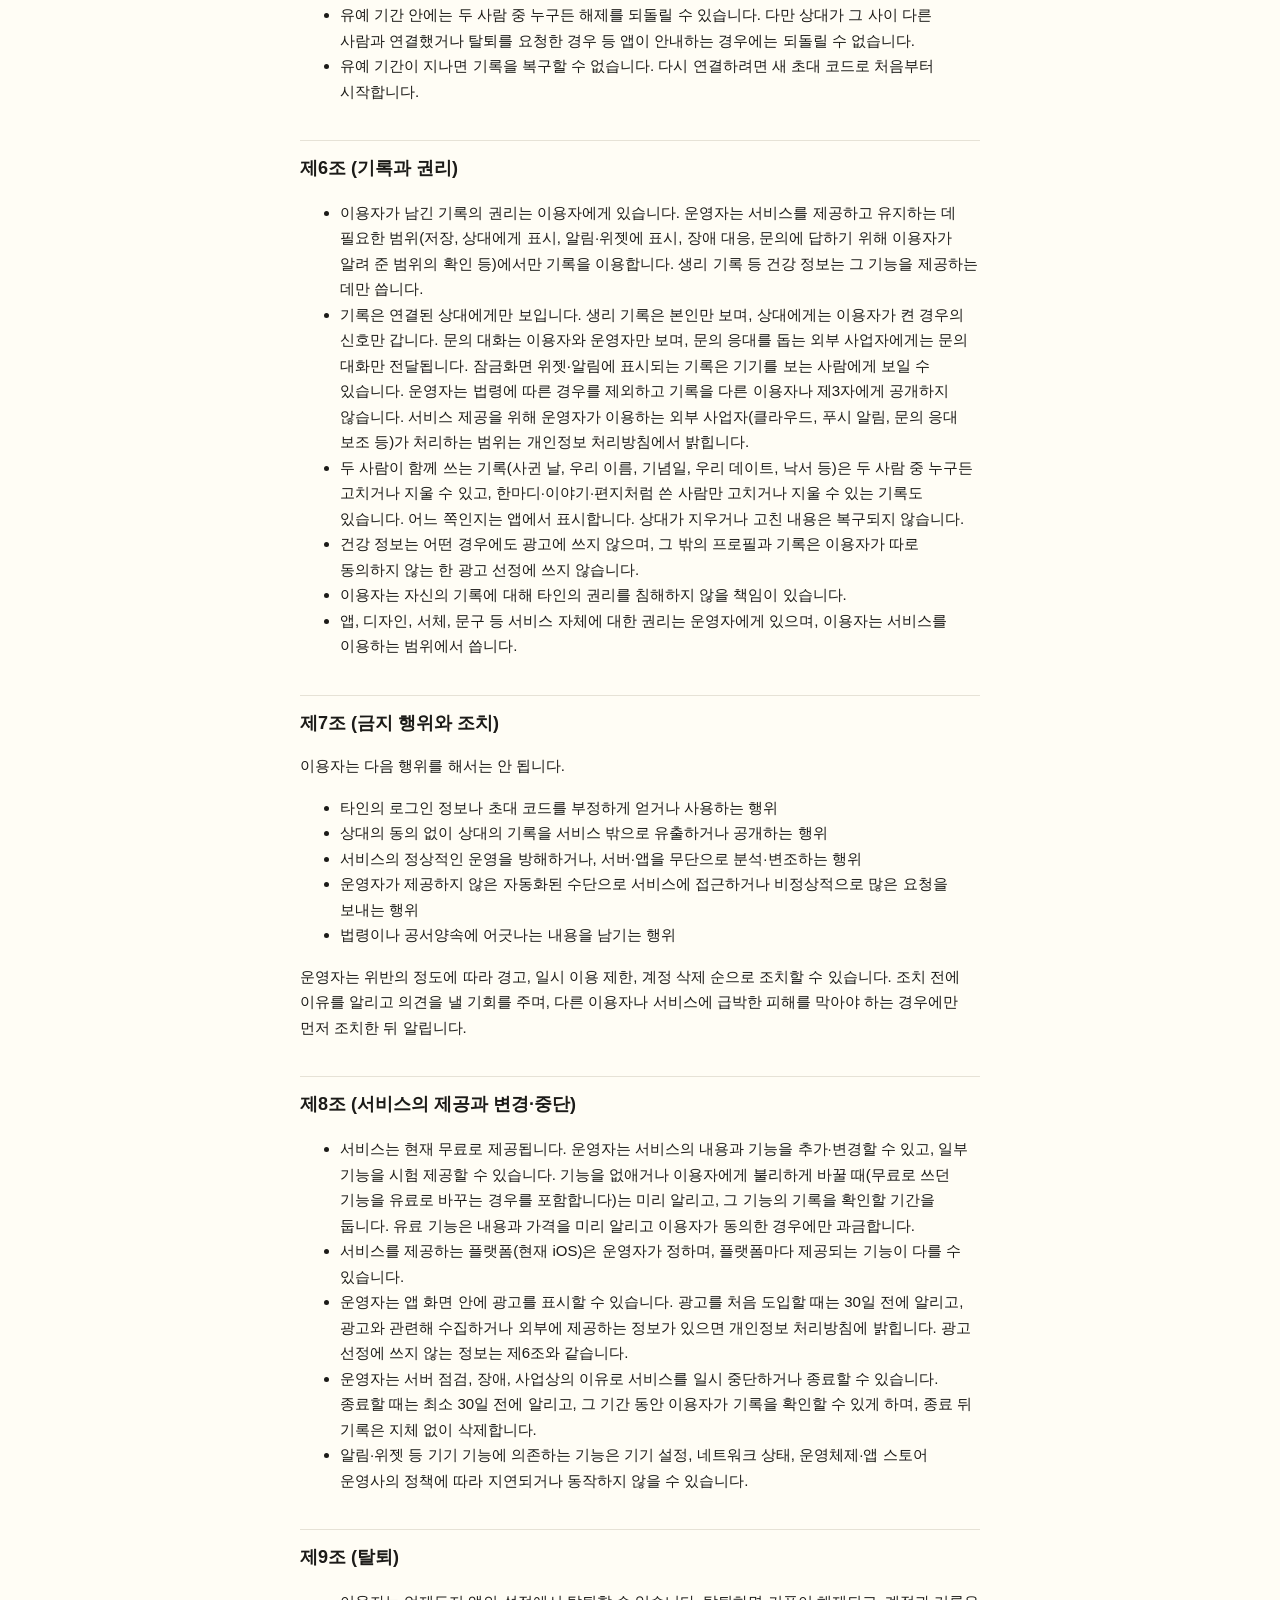
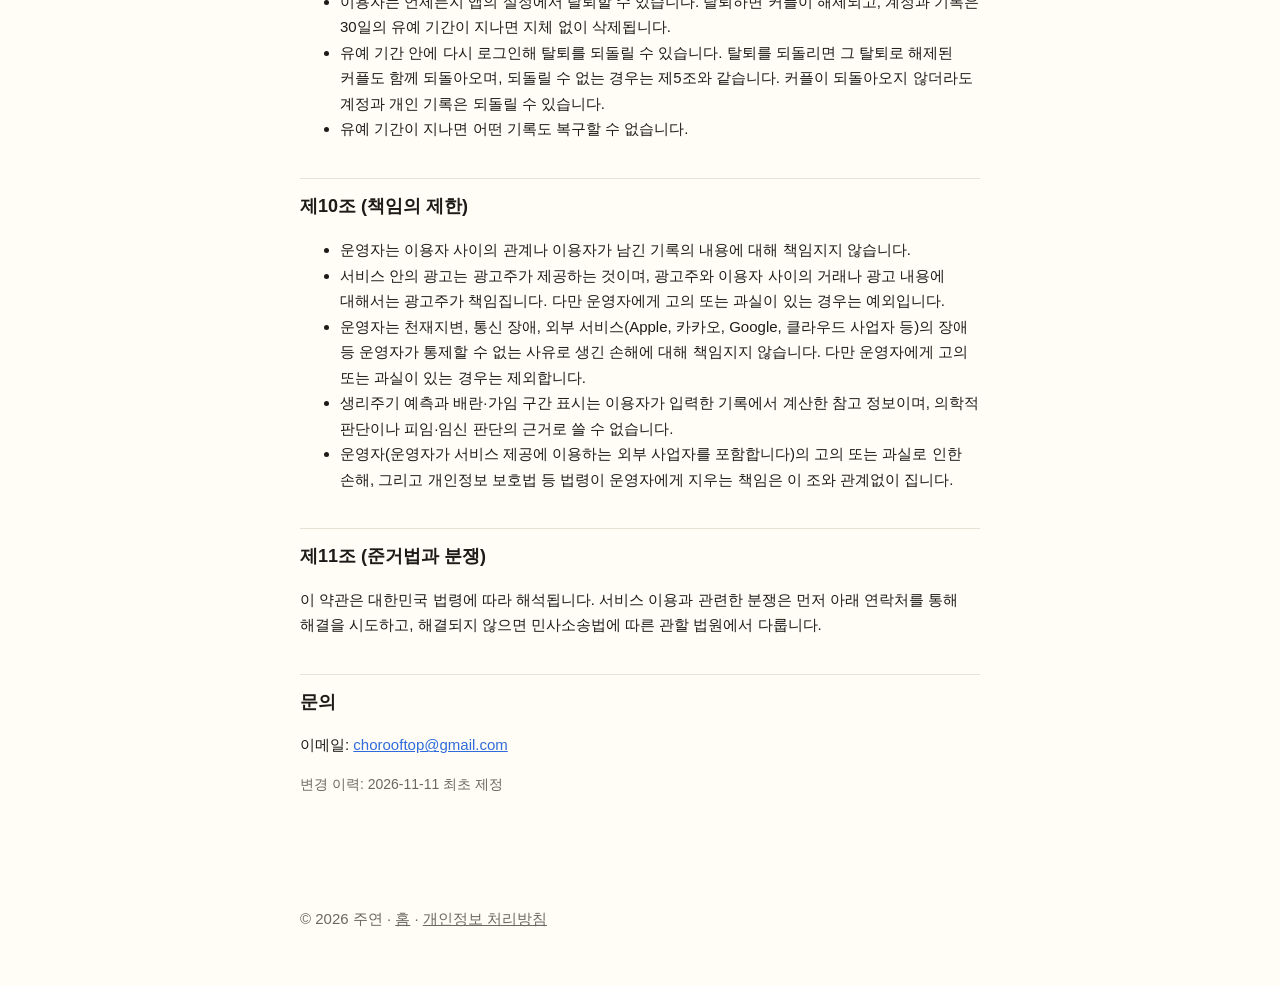
==== commit f4d37772: "docs(terms): 검토 반영 — 변경 고지·거부권·통지 방법, 개별 정책 하한, 7조 단계적 조치, 6조 사실 교정(편지·생리 기록·문의·잠금화면), 해제·탈퇴 범위·예외, " ====
--- a/terms.html
+++ b/terms.html
@@ -22,71 +22,81 @@
   <h2>제2조 (용어)</h2>
   <ul>
     <li>"이용자"는 이 약관에 동의하고 서비스를 이용하는 사람입니다.</li>
-    <li>"상대"는 이용자가 초대 코드로 연결한 한 사람입니다. 서비스에서 한 계정은 한 번에 한 사람과만 연결됩니다.</li>
-    <li>"기록"은 이용자가 서비스에 남긴 기념일, 일정, 이야기, 한마디, 반응, 봉인 편지, 낙서 등 모든 콘텐츠이며, 앞으로 추가되는 기능에서 남기는 콘텐츠를 포함합니다.</li>
+    <li>"상대"는 이용자가 초대 코드로 연결한 한 사람이며, 해제 뒤 유예 기간 중인 사람을 포함합니다. 서비스에서 한 계정은 한 번에 한 사람과만 연결됩니다.</li>
+    <li>"기록"은 이용자가 서비스에 남긴 기념일, 일정, 이야기, 한마디, 반응, 봉인 편지, 낙서, 생리 기록, 문의 등 모든 콘텐츠이며, 앞으로 추가되는 기능에서 남기는 콘텐츠를 포함합니다.</li>
+    <li>"개별 정책"은 이 약관에서 정하지 않은 세부 사항(예: 초대 코드의 유효 기간, 동시에 로그인할 수 있는 기기 수)을 운영자가 정해 앱이나 웹페이지에 게시한 안내입니다.</li>
   </ul>
 
-  <h2>제3조 (약관의 효력과 변경)</h2>
-  <p>이 약관은 앱과 웹페이지에 게시함으로써 효력이 생깁니다. 운영자는 관련 법령을 위반하지 않는 범위에서 약관을 변경할 수 있으며, 변경 시 시행 7일 전(이용자에게 불리한 변경은 30일 전)에 알립니다. 변경된 약관의 시행일 이후에도 서비스를 계속 이용하면 변경에 동의한 것으로 봅니다. 운영자는 특정 기능에 대해 별도의 안내나 정책(이하 "개별 정책")을 둘 수 있으며, 개별 정책은 이 약관의 일부입니다. 개별 정책이 이 약관과 다를 때는 개별 정책이 먼저 적용됩니다.</p>
+  <h2>제3조 (약관의 효력·변경·통지)</h2>
+  <ul>
+    <li>이 약관은 이용자가 로그인 화면에서 동의함으로써 효력이 생기며, 앱과 웹페이지에 게시합니다.</li>
+    <li>운영자는 관련 법령을 위반하지 않는 범위에서 약관을 변경할 수 있습니다. 변경할 때는 변경 내용과 시행일을 시행 7일 전(이용자에게 불리한 변경은 30일 전)부터 앱 안 공지와 웹페이지에 게시하고, 불리한 변경은 앱 안 알림으로 따로 알립니다. 이때 시행일까지 거부 의사를 밝히지 않으면 변경에 동의한 것으로 본다는 뜻을 함께 알립니다. 변경에 동의하지 않는 이용자는 시행일 전까지 탈퇴할 수 있습니다.</li>
+    <li>운영자가 이용자에게 알리는 일은 앱 안 공지·알림 또는 웹페이지 게시로 합니다.</li>
+    <li>개별 정책은 이 약관보다 이용자에게 불리하게 정할 수 없으며, 개별 정책을 게시하거나 변경할 때도 이 조를 따릅니다.</li>
+  </ul>
 
   <h2>제4조 (계정)</h2>
   <ul>
-    <li>계정은 서비스가 지원하는 소셜 로그인(현재 Apple, 카카오, Google)으로 만들어집니다. 지원하는 로그인 수단과 한 계정에 연결할 수 있는 수단의 수(현재 하나)는 운영자가 정하고 앱에서 안내합니다.</li>
+    <li>계정은 서비스가 지원하는 소셜 로그인(현재 Apple, 카카오, Google)으로 만들어집니다. 지원하는 로그인 수단과 한 계정에 연결할 수 있는 수단의 수(현재 하나)는 개별 정책으로 정합니다. 이미 쓰고 있는 로그인 수단의 지원을 끝낼 때는 30일 전에 알립니다.</li>
     <li>만 14세 미만은 서비스를 이용할 수 없습니다.</li>
     <li>이용자는 자신의 기기와 로그인 수단을 안전하게 관리해야 하며, 타인에게 계정을 넘기거나 빌려줄 수 없습니다.</li>
-    <li>운영자는 보안을 위해 한 계정이 동시에 로그인 상태를 유지할 수 있는 기기 수를 제한할 수 있습니다(현재 1대). 제한을 넘어 다른 기기에서 로그인하면 이전 기기는 로그아웃됩니다.</li>
+    <li>운영자는 보안을 위해 한 계정이 동시에 로그인 상태를 유지할 수 있는 기기 수를 개별 정책으로 제한할 수 있습니다(현재 1대). 제한을 넘어 다른 기기에서 로그인하면 이전 기기는 로그아웃됩니다.</li>
+    <li>운영자는 개인정보 처리방침에 따라 이용자의 개인정보를 보호합니다.</li>
   </ul>
 
   <h2>제5조 (커플 연결과 해제)</h2>
   <ul>
-    <li>이용자는 초대 코드를 만들어 상대에게 전달하거나, 상대의 코드를 입력해 연결합니다. 초대 코드의 유효 기간과 사용 횟수는 운영자가 정하고 앱에서 안내합니다(현재 24시간, 1회).</li>
-    <li>연결된 두 사람은 사귄 날, 우리 이름, 기념일, 우리 데이트 등 두 사람이 함께 쓰는 기록을 함께 보고 함께 고칠 수 있습니다. 어떤 기록을 함께 쓰는지는 앱에서 표시합니다.</li>
-    <li>두 사람 중 누구든 상대의 동의 없이 커플을 해제할 수 있습니다. 해제하면 두 사람 모두 연결되지 않은 상태가 되고, 함께 만든 기록은 30일 뒤 삭제됩니다. 30일 안에는 두 사람 중 누구든 되돌릴 수 있습니다.</li>
-    <li>해제 후 30일이 지나면 기록을 복구할 수 없습니다. 다시 연결하려면 새 초대 코드로 처음부터 시작합니다.</li>
+    <li>이용자는 초대 코드를 만들어 상대에게 전달하거나, 상대의 코드를 입력해 연결합니다. 초대 코드의 유효 기간과 사용 횟수는 개별 정책으로 정하고 앱에서 안내합니다(현재 24시간, 1회).</li>
+    <li>연결된 두 사람은 사귄 날, 우리 이름, 기념일, 우리 데이트 등 두 사람이 함께 쓰는 기록을 함께 보고 함께 고칠 수 있습니다. 어떤 기록을 함께 쓰는지는 앱에서 표시하며, 상대에게 보이거나 상대가 고칠 수 있는 범위를 넓힐 때는 제3조의 불리한 변경 절차를 따릅니다.</li>
+    <li>두 사람 중 누구든 상대의 동의 없이 커플을 해제할 수 있습니다. 해제하면 두 사람 모두 연결되지 않은 상태가 되고, 커플에 속한 기록(함께 쓰는 기록, 내 일정, 한마디·반응·이야기·편지·낙서 등)은 30일의 유예 기간이 지나면 지체 없이 삭제됩니다. 각자의 프로필과 생리 기록은 남습니다.</li>
+    <li>유예 기간 안에는 두 사람 중 누구든 해제를 되돌릴 수 있습니다. 다만 상대가 그 사이 다른 사람과 연결했거나 탈퇴를 요청한 경우 등 앱이 안내하는 경우에는 되돌릴 수 없습니다.</li>
+    <li>유예 기간이 지나면 기록을 복구할 수 없습니다. 다시 연결하려면 새 초대 코드로 처음부터 시작합니다.</li>
   </ul>
 
   <h2>제6조 (기록과 권리)</h2>
   <ul>
-    <li>이용자가 남긴 기록의 권리는 이용자에게 있습니다. 운영자는 서비스를 제공·유지·개선하는 데 필요한 범위(저장, 상대에게 표시, 알림·위젯에 표시, 장애 대응, 문의 응대 등)에서만 기록을 이용합니다.</li>
-    <li>기록은 이용자가 직접 내보내거나 공유하지 않는 한 연결된 상대에게만 보입니다. 운영자는 기록을 다른 이용자나 제3자에게 공개하지 않고, 기록(생리 기록 등 건강 정보를 포함합니다)을 광고 선정이나 서비스 제공 외의 목적에 쓰지 않습니다. 서비스 제공을 위해 운영자가 이용하는 외부 사업자(클라우드, 푸시 알림, 문의 응대 보조 등)가 처리하는 범위는 개인정보 처리방침에서 밝힙니다.</li>
-    <li>함께 만든 기록(기념일, 우리 데이트, 낙서, 편지 등)은 두 사람이 함께 고치거나 지울 수 있습니다. 상대가 지운 기록은 복구되지 않습니다.</li>
+    <li>이용자가 남긴 기록의 권리는 이용자에게 있습니다. 운영자는 서비스를 제공하고 유지하는 데 필요한 범위(저장, 상대에게 표시, 알림·위젯에 표시, 장애 대응, 문의에 답하기 위해 이용자가 알려 준 범위의 확인 등)에서만 기록을 이용합니다. 생리 기록 등 건강 정보는 그 기능을 제공하는 데만 씁니다.</li>
+    <li>기록은 연결된 상대에게만 보입니다. 생리 기록은 본인만 보며, 상대에게는 이용자가 켠 경우의 신호만 갑니다. 문의 대화는 이용자와 운영자만 보며, 문의 응대를 돕는 외부 사업자에게는 문의 대화만 전달됩니다. 잠금화면 위젯·알림에 표시되는 기록은 기기를 보는 사람에게 보일 수 있습니다. 운영자는 법령에 따른 경우를 제외하고 기록을 다른 이용자나 제3자에게 공개하지 않습니다. 서비스 제공을 위해 운영자가 이용하는 외부 사업자(클라우드, 푸시 알림, 문의 응대 보조 등)가 처리하는 범위는 개인정보 처리방침에서 밝힙니다.</li>
+    <li>두 사람이 함께 쓰는 기록(사귄 날, 우리 이름, 기념일, 우리 데이트, 낙서 등)은 두 사람 중 누구든 고치거나 지울 수 있고, 한마디·이야기·편지처럼 쓴 사람만 고치거나 지울 수 있는 기록도 있습니다. 어느 쪽인지는 앱에서 표시합니다. 상대가 지우거나 고친 내용은 복구되지 않습니다.</li>
+    <li>건강 정보는 어떤 경우에도 광고에 쓰지 않으며, 그 밖의 프로필과 기록은 이용자가 따로 동의하지 않는 한 광고 선정에 쓰지 않습니다.</li>
     <li>이용자는 자신의 기록에 대해 타인의 권리를 침해하지 않을 책임이 있습니다.</li>
+    <li>앱, 디자인, 서체, 문구 등 서비스 자체에 대한 권리는 운영자에게 있으며, 이용자는 서비스를 이용하는 범위에서 씁니다.</li>
   </ul>
 
-  <h2>제7조 (금지 행위)</h2>
+  <h2>제7조 (금지 행위와 조치)</h2>
   <p>이용자는 다음 행위를 해서는 안 됩니다.</p>
   <ul>
     <li>타인의 로그인 정보나 초대 코드를 부정하게 얻거나 사용하는 행위</li>
     <li>상대의 동의 없이 상대의 기록을 서비스 밖으로 유출하거나 공개하는 행위</li>
     <li>서비스의 정상적인 운영을 방해하거나, 서버·앱을 무단으로 분석·변조하는 행위</li>
-    <li>자동화된 수단으로 서비스에 접근하거나 비정상적으로 많은 요청을 보내는 행위</li>
+    <li>운영자가 제공하지 않은 자동화된 수단으로 서비스에 접근하거나 비정상적으로 많은 요청을 보내는 행위</li>
     <li>법령이나 공서양속에 어긋나는 내용을 남기는 행위</li>
   </ul>
-  <p>위반 시 운영자는 이용을 제한하거나 계정을 삭제할 수 있습니다.</p>
+  <p>운영자는 위반의 정도에 따라 경고, 일시 이용 제한, 계정 삭제 순으로 조치할 수 있습니다. 조치 전에 이유를 알리고 의견을 낼 기회를 주며, 다른 이용자나 서비스에 급박한 피해를 막아야 하는 경우에만 먼저 조치한 뒤 알립니다.</p>
 
   <h2>제8조 (서비스의 제공과 변경·중단)</h2>
   <ul>
-    <li>서비스는 현재 무료로 제공됩니다. 운영자는 서비스의 내용과 기능을 추가·변경·삭제할 수 있고, 일부 기능을 시험 제공하거나 예고 후 없앨 수 있습니다. 유료 기능을 도입할 때는 내용과 가격을 미리 알리고 이용자가 동의한 경우에만 과금합니다.</li>
+    <li>서비스는 현재 무료로 제공됩니다. 운영자는 서비스의 내용과 기능을 추가·변경할 수 있고, 일부 기능을 시험 제공할 수 있습니다. 기능을 없애거나 이용자에게 불리하게 바꿀 때(무료로 쓰던 기능을 유료로 바꾸는 경우를 포함합니다)는 미리 알리고, 그 기능의 기록을 확인할 기간을 둡니다. 유료 기능은 내용과 가격을 미리 알리고 이용자가 동의한 경우에만 과금합니다.</li>
     <li>서비스를 제공하는 플랫폼(현재 iOS)은 운영자가 정하며, 플랫폼마다 제공되는 기능이 다를 수 있습니다.</li>
-    <li>운영자는 서비스 안에 광고를 표시할 수 있습니다. 광고를 처음 도입할 때는 미리 알리고, 광고와 관련해 수집하거나 외부에 제공하는 정보가 있으면 개인정보 처리방침에 밝힙니다. 이용자의 기록은 광고 선정에 쓰지 않습니다.</li>
-    <li>운영자는 서버 점검, 장애, 사업상의 이유로 서비스를 일시 중단하거나 종료할 수 있습니다. 종료할 때는 최소 30일 전에 앱과 웹페이지로 알리고, 그 기간 동안 이용자가 기록을 확인할 수 있게 합니다.</li>
+    <li>운영자는 앱 화면 안에 광고를 표시할 수 있습니다. 광고를 처음 도입할 때는 30일 전에 알리고, 광고와 관련해 수집하거나 외부에 제공하는 정보가 있으면 개인정보 처리방침에 밝힙니다. 광고 선정에 쓰지 않는 정보는 제6조와 같습니다.</li>
+    <li>운영자는 서버 점검, 장애, 사업상의 이유로 서비스를 일시 중단하거나 종료할 수 있습니다. 종료할 때는 최소 30일 전에 알리고, 그 기간 동안 이용자가 기록을 확인할 수 있게 하며, 종료 뒤 기록은 지체 없이 삭제합니다.</li>
     <li>알림·위젯 등 기기 기능에 의존하는 기능은 기기 설정, 네트워크 상태, 운영체제·앱 스토어 운영사의 정책에 따라 지연되거나 동작하지 않을 수 있습니다.</li>
   </ul>
 
   <h2>제9조 (탈퇴)</h2>
   <ul>
-    <li>이용자는 언제든지 앱의 설정에서 탈퇴할 수 있습니다. 탈퇴하면 커플이 해제되고, 계정과 기록은 30일의 유예 기간 뒤 삭제됩니다.</li>
-    <li>유예 기간 안에 다시 로그인해 탈퇴를 되돌릴 수 있습니다. 상대가 그 사이 다른 사람과 연결한 경우 커플은 되돌아오지 않지만, 계정과 개인 기록은 되돌릴 수 있습니다.</li>
+    <li>이용자는 언제든지 앱의 설정에서 탈퇴할 수 있습니다. 탈퇴하면 커플이 해제되고, 계정과 기록은 30일의 유예 기간이 지나면 지체 없이 삭제됩니다.</li>
+    <li>유예 기간 안에 다시 로그인해 탈퇴를 되돌릴 수 있습니다. 탈퇴를 되돌리면 그 탈퇴로 해제된 커플도 함께 되돌아오며, 되돌릴 수 없는 경우는 제5조와 같습니다. 커플이 되돌아오지 않더라도 계정과 개인 기록은 되돌릴 수 있습니다.</li>
     <li>유예 기간이 지나면 어떤 기록도 복구할 수 없습니다.</li>
   </ul>
 
   <h2>제10조 (책임의 제한)</h2>
   <ul>
     <li>운영자는 이용자 사이의 관계나 이용자가 남긴 기록의 내용에 대해 책임지지 않습니다.</li>
-    <li>서비스 안의 광고는 광고주가 제공하는 것이며, 광고주와 이용자 사이의 거래나 광고 내용에 대해서는 광고주가 책임집니다. 다만 운영자가 광고 내용을 알면서 방치한 경우는 예외입니다.</li>
-    <li>운영자는 천재지변, 통신 장애, 외부 서비스(Apple, 카카오, Google, 클라우드 사업자 등)의 장애 등 운영자가 통제할 수 없는 사유로 생긴 손해에 대해 책임지지 않습니다.</li>
-    <li>생리주기 예측은 이용자가 입력한 기록에서 계산한 참고 정보이며, 의학적 판단이나 피임의 근거로 쓸 수 없습니다.</li>
-    <li>운영자의 고의 또는 중대한 과실로 인한 손해에 대해서는 관련 법령에 따라 책임집니다.</li>
+    <li>서비스 안의 광고는 광고주가 제공하는 것이며, 광고주와 이용자 사이의 거래나 광고 내용에 대해서는 광고주가 책임집니다. 다만 운영자에게 고의 또는 과실이 있는 경우는 예외입니다.</li>
+    <li>운영자는 천재지변, 통신 장애, 외부 서비스(Apple, 카카오, Google, 클라우드 사업자 등)의 장애 등 운영자가 통제할 수 없는 사유로 생긴 손해에 대해 책임지지 않습니다. 다만 운영자에게 고의 또는 과실이 있는 경우는 제외합니다.</li>
+    <li>생리주기 예측과 배란·가임 구간 표시는 이용자가 입력한 기록에서 계산한 참고 정보이며, 의학적 판단이나 피임·임신 판단의 근거로 쓸 수 없습니다.</li>
+    <li>운영자(운영자가 서비스 제공에 이용하는 외부 사업자를 포함합니다)의 고의 또는 과실로 인한 손해, 그리고 개인정보 보호법 등 법령이 운영자에게 지우는 책임은 이 조와 관계없이 집니다.</li>
   </ul>
 
   <h2>제11조 (준거법과 분쟁)</h2>
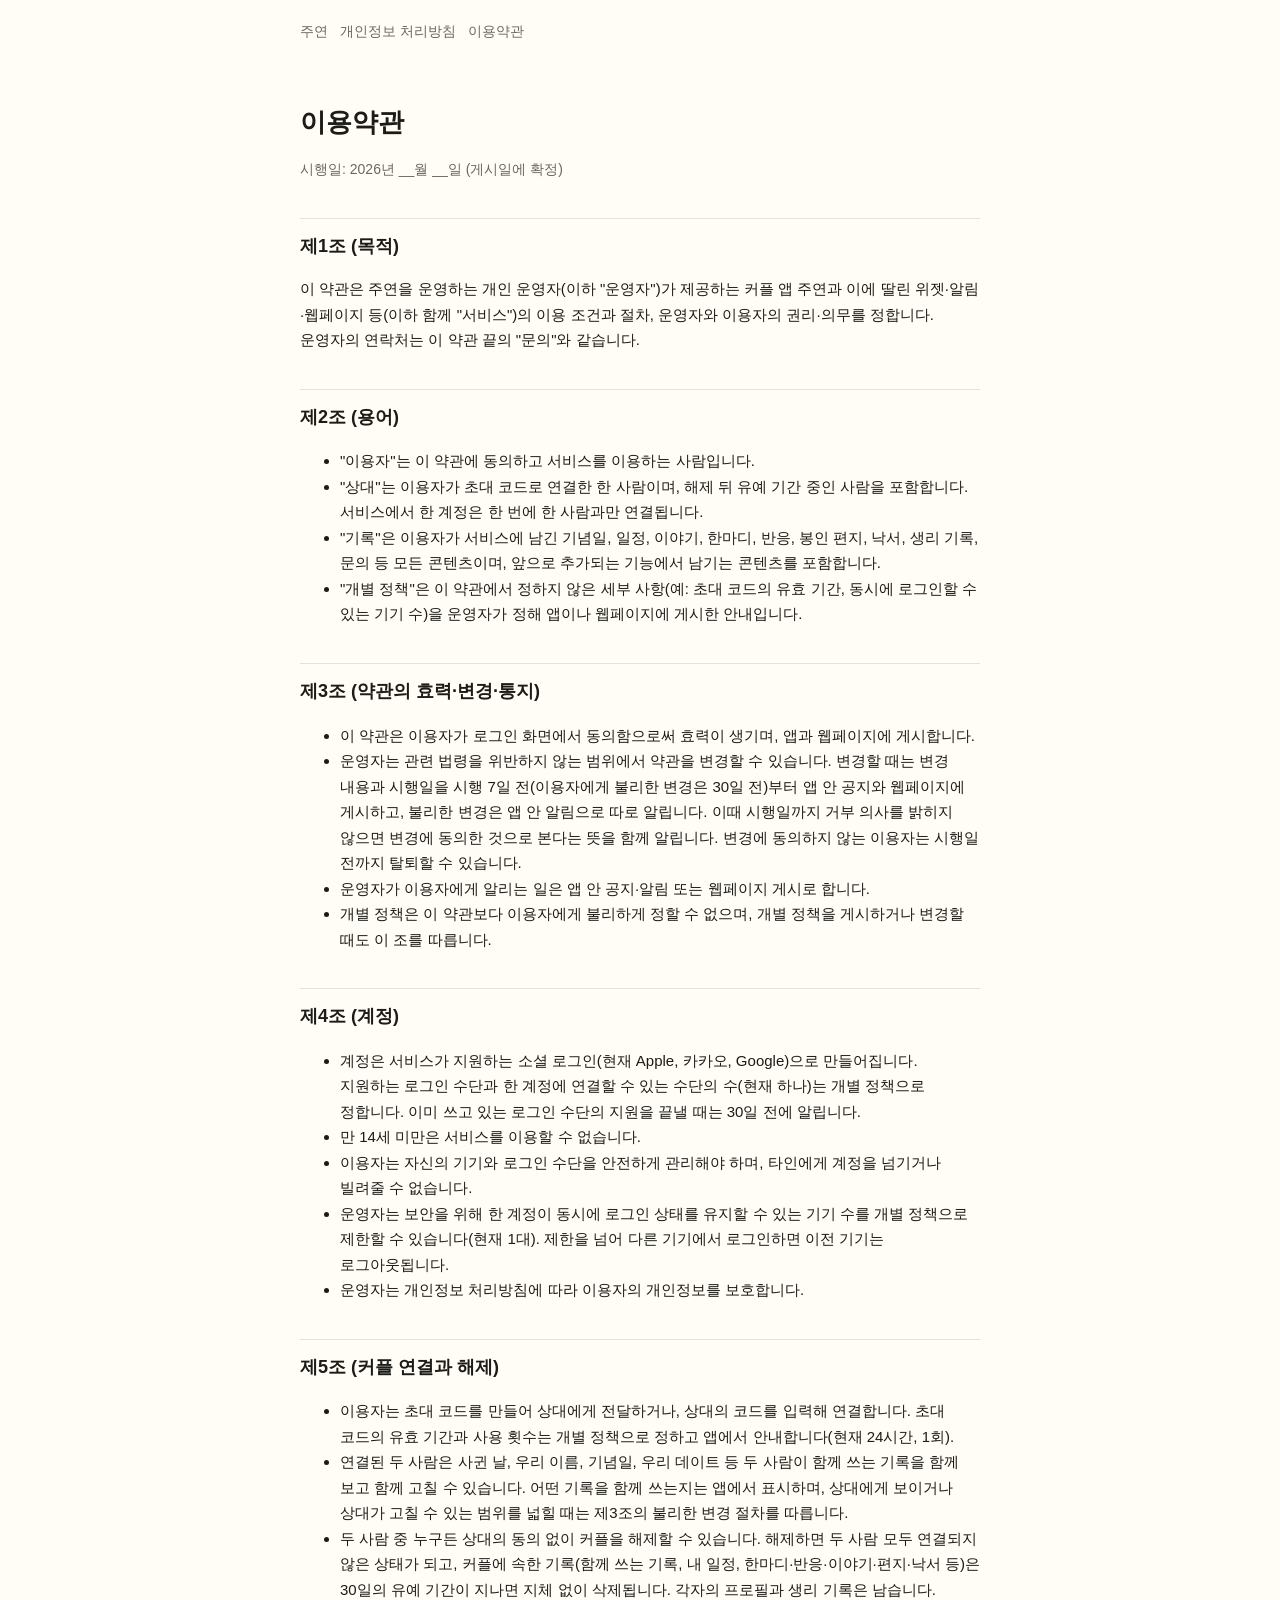
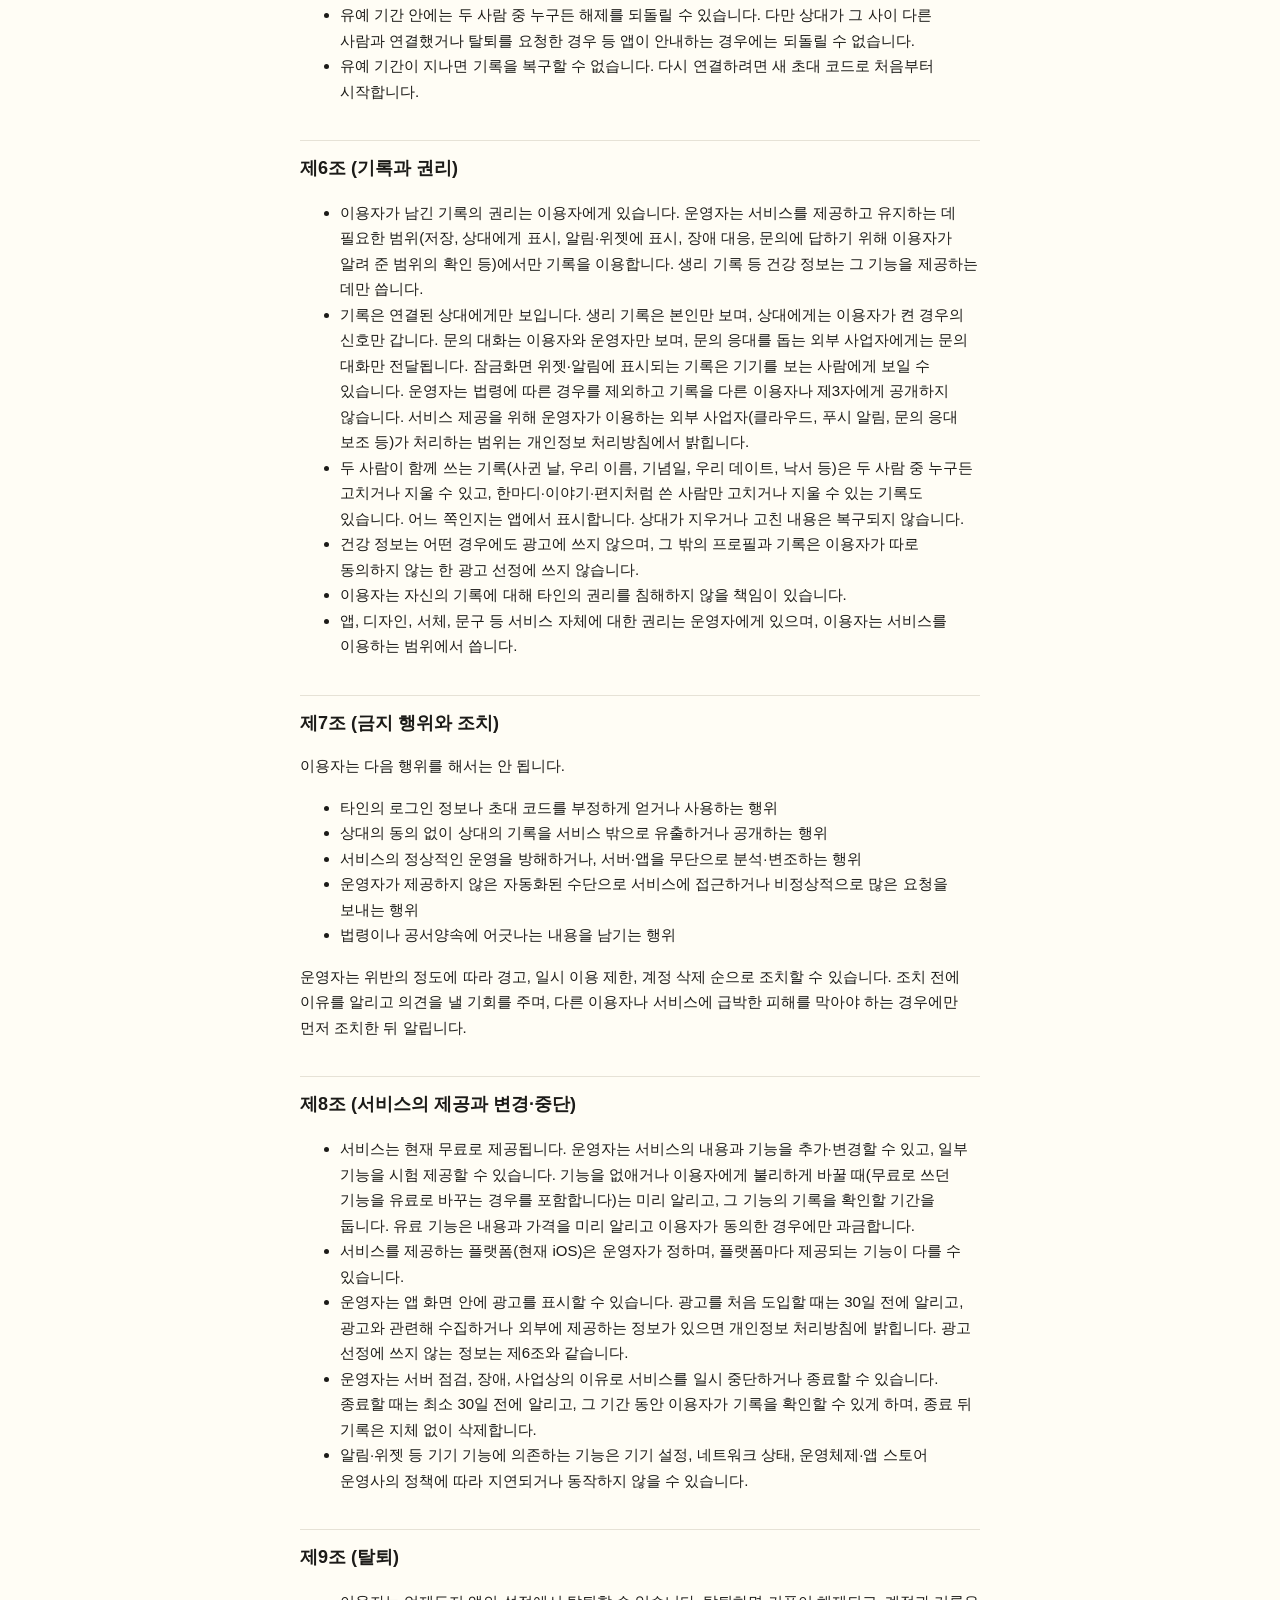
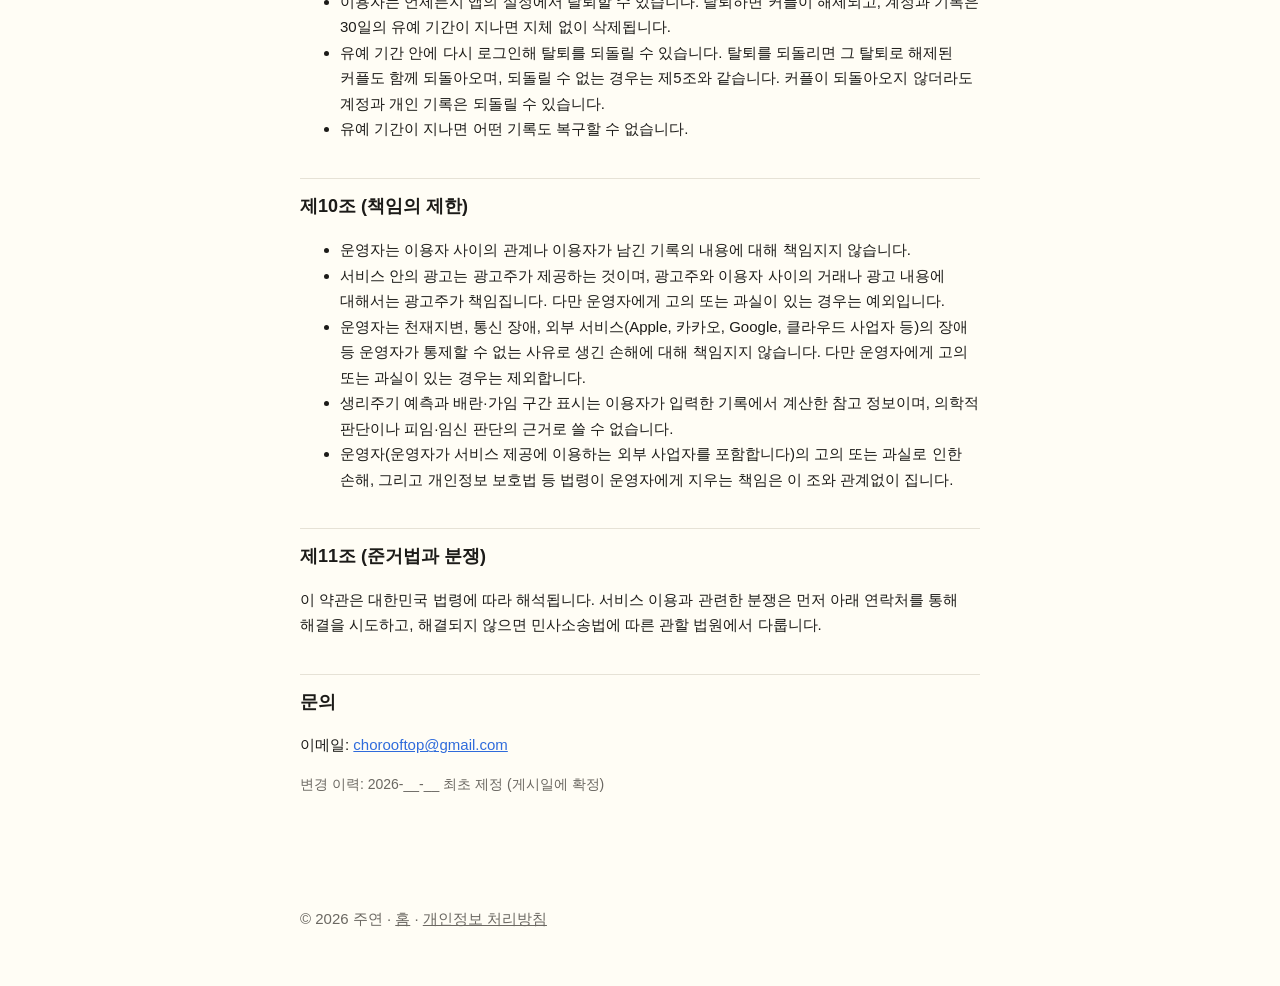
==== commit 054e85b3: "docs(terms): 시행일은 게시일로 — 게시 때 채운다 (10-07 결정 유지) Co-Authored-By: Claude Fable 5.1 <noreply@anthropic." ====
--- a/terms.html
+++ b/terms.html
@@ -14,7 +14,7 @@
 </header>
 <main>
   <h1>이용약관</h1>
-  <p class="meta">시행일: 2026년 11월 11일</p>
+  <p class="meta">시행일: 2026년 __월 __일 (게시일에 확정)</p>
 
   <h2>제1조 (목적)</h2>
   <p>이 약관은 주연을 운영하는 개인 운영자(이하 "운영자")가 제공하는 커플 앱 주연과 이에 딸린 위젯·알림·웹페이지 등(이하 함께 "서비스")의 이용 조건과 절차, 운영자와 이용자의 권리·의무를 정합니다. 운영자의 연락처는 이 약관 끝의 "문의"와 같습니다.</p>
@@ -104,7 +104,7 @@
 
   <h2>문의</h2>
   <p>이메일: <a href="mailto:chorooftop@gmail.com">chorooftop@gmail.com</a></p>
-  <p class="meta">변경 이력: 2026-11-11 최초 제정</p>
+  <p class="meta">변경 이력: 2026-__-__ 최초 제정 (게시일에 확정)</p>
 </main>
 <footer>
   <p>© 2026 주연 · <a href="./">홈</a> · <a href="privacy.html">개인정보 처리방침</a></p>
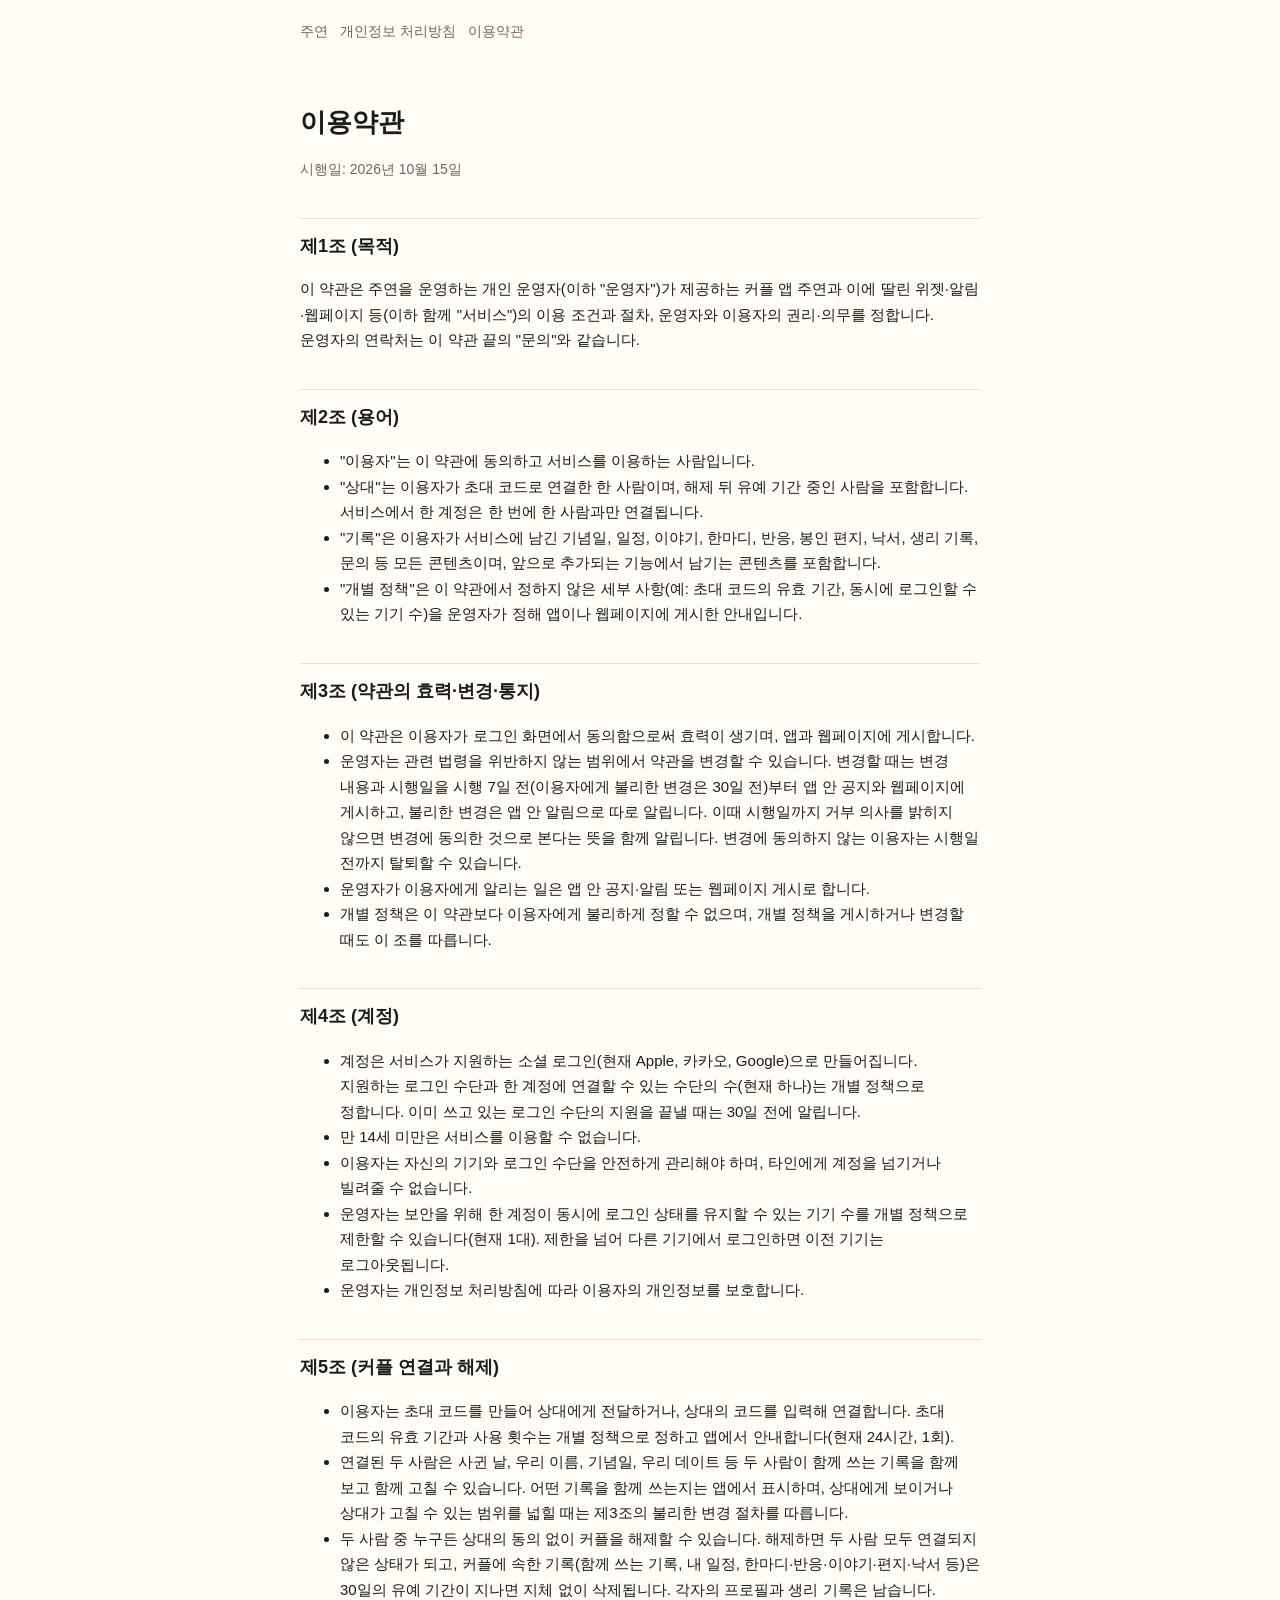
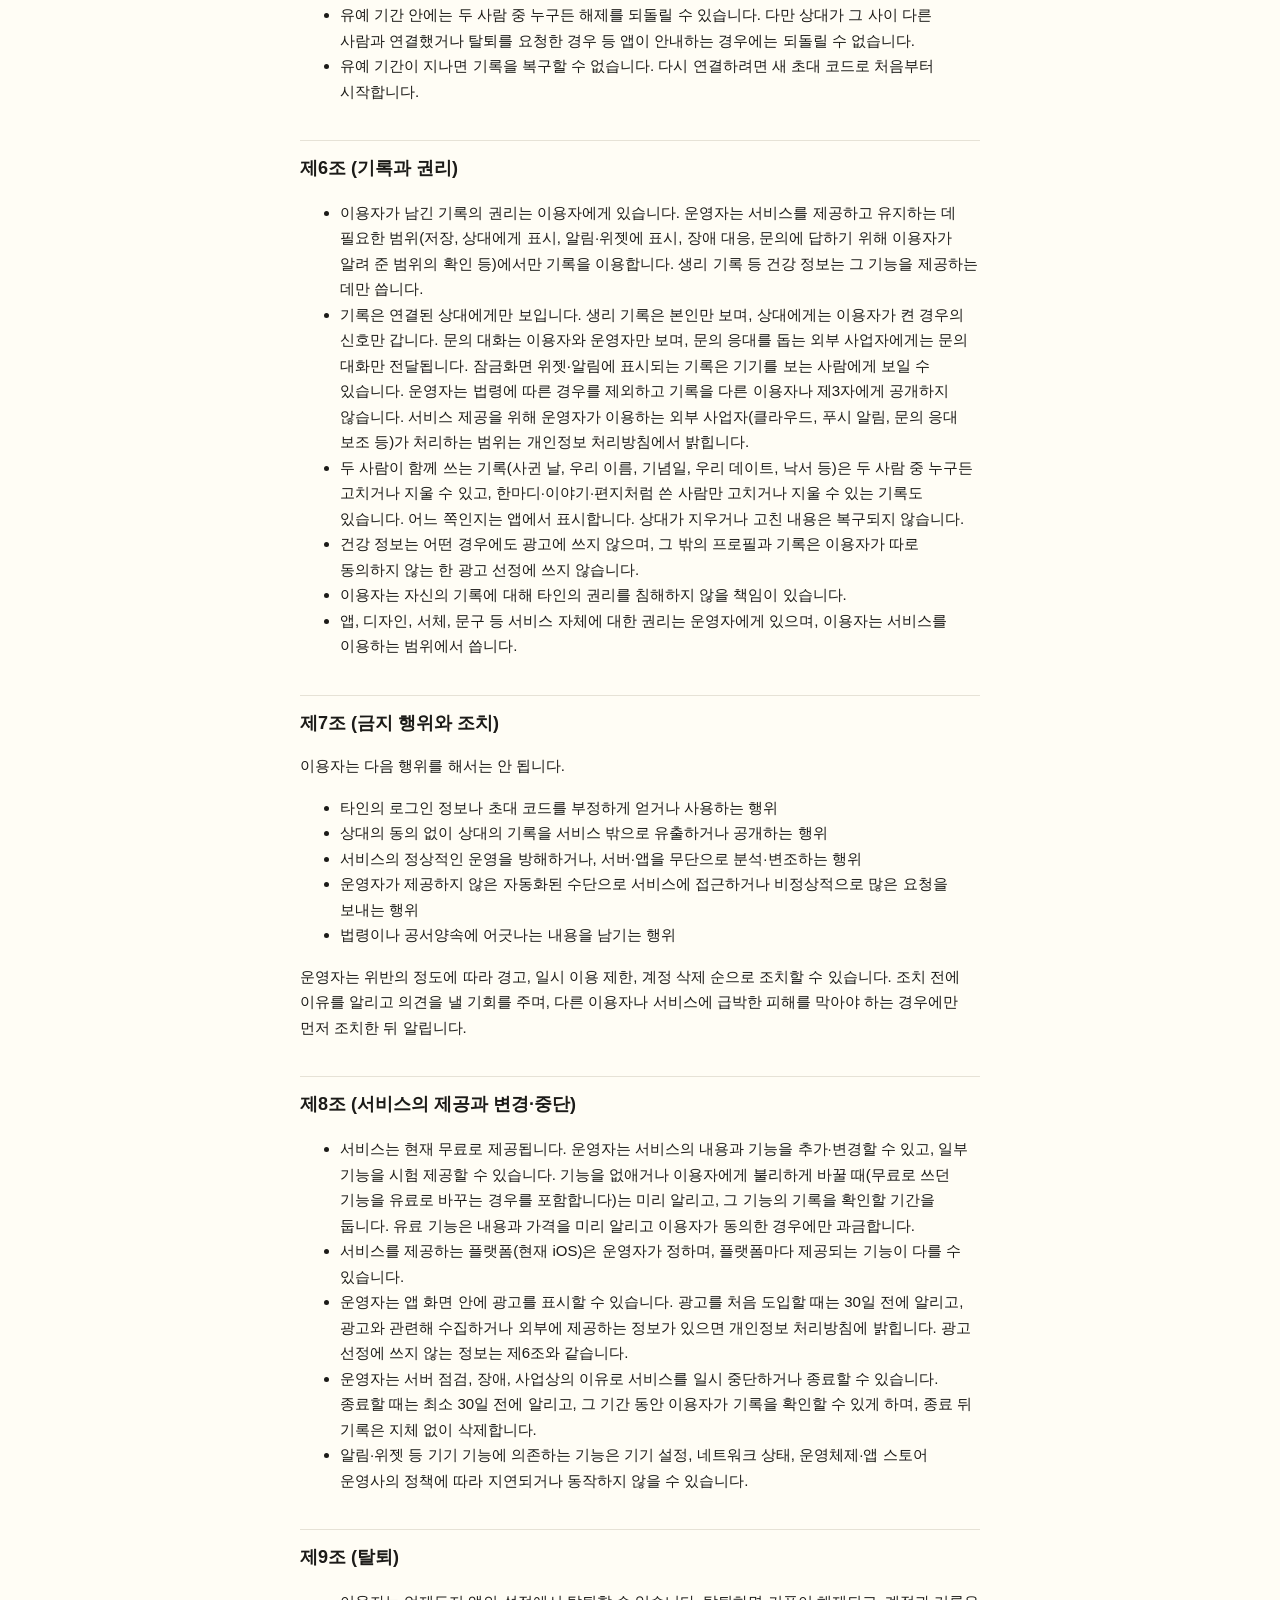
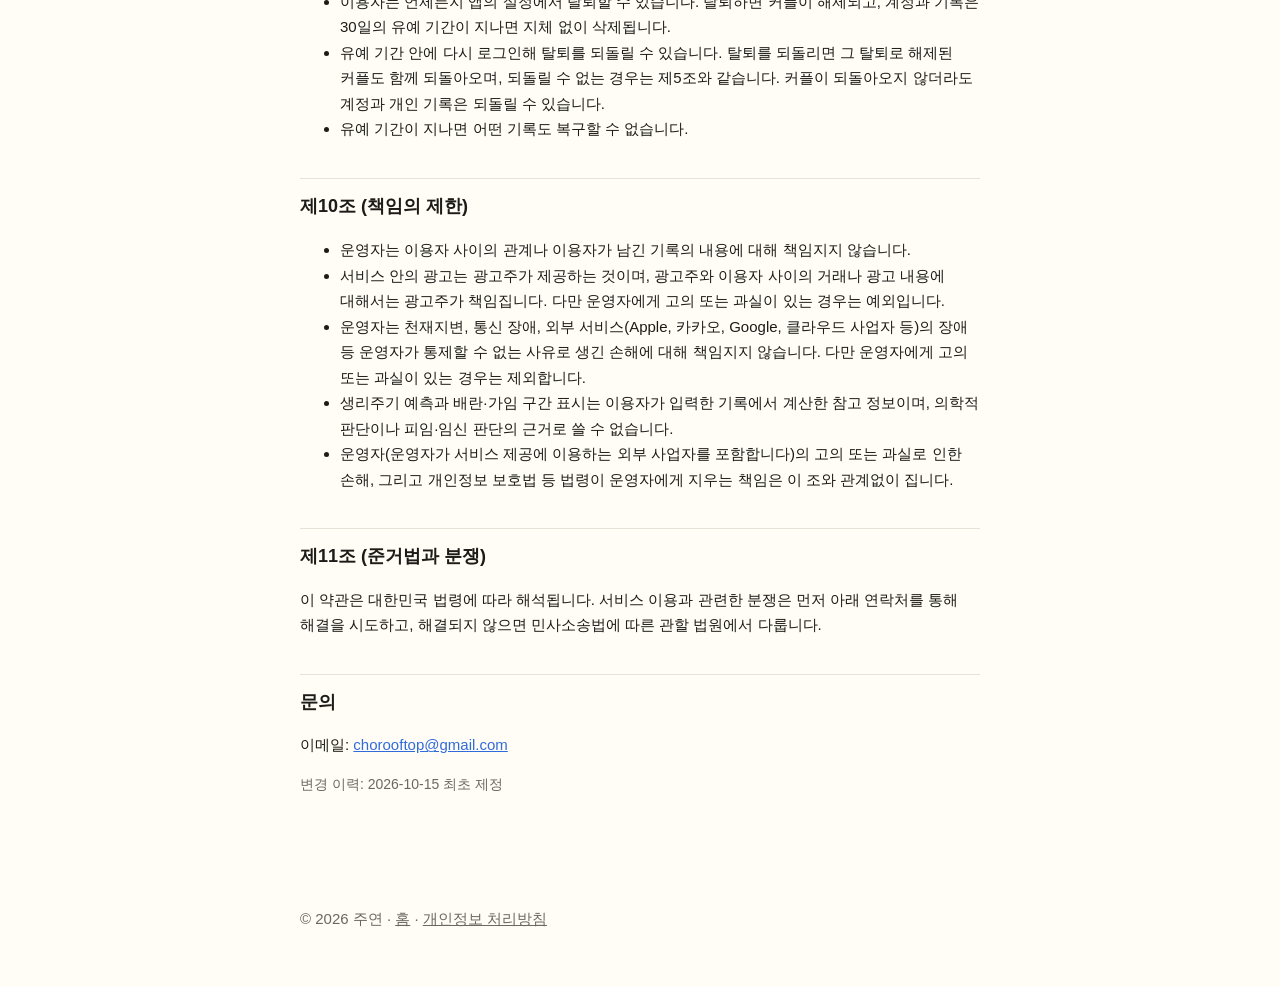
==== commit 8f67ee38: "docs: 약관·처리방침 시행일 2026-10-15 (게시일) Co-Authored-By: Claude Fable 5.1 <noreply@anthropic.com>" ====
--- a/terms.html
+++ b/terms.html
@@ -14,7 +14,7 @@
 </header>
 <main>
   <h1>이용약관</h1>
-  <p class="meta">시행일: 2026년 __월 __일 (게시일에 확정)</p>
+  <p class="meta">시행일: 2026년 10월 15일</p>
 
   <h2>제1조 (목적)</h2>
   <p>이 약관은 주연을 운영하는 개인 운영자(이하 "운영자")가 제공하는 커플 앱 주연과 이에 딸린 위젯·알림·웹페이지 등(이하 함께 "서비스")의 이용 조건과 절차, 운영자와 이용자의 권리·의무를 정합니다. 운영자의 연락처는 이 약관 끝의 "문의"와 같습니다.</p>
@@ -104,7 +104,7 @@
 
   <h2>문의</h2>
   <p>이메일: <a href="mailto:chorooftop@gmail.com">chorooftop@gmail.com</a></p>
-  <p class="meta">변경 이력: 2026-__-__ 최초 제정 (게시일에 확정)</p>
+  <p class="meta">변경 이력: 2026-10-15 최초 제정</p>
 </main>
 <footer>
   <p>© 2026 주연 · <a href="./">홈</a> · <a href="privacy.html">개인정보 처리방침</a></p>
